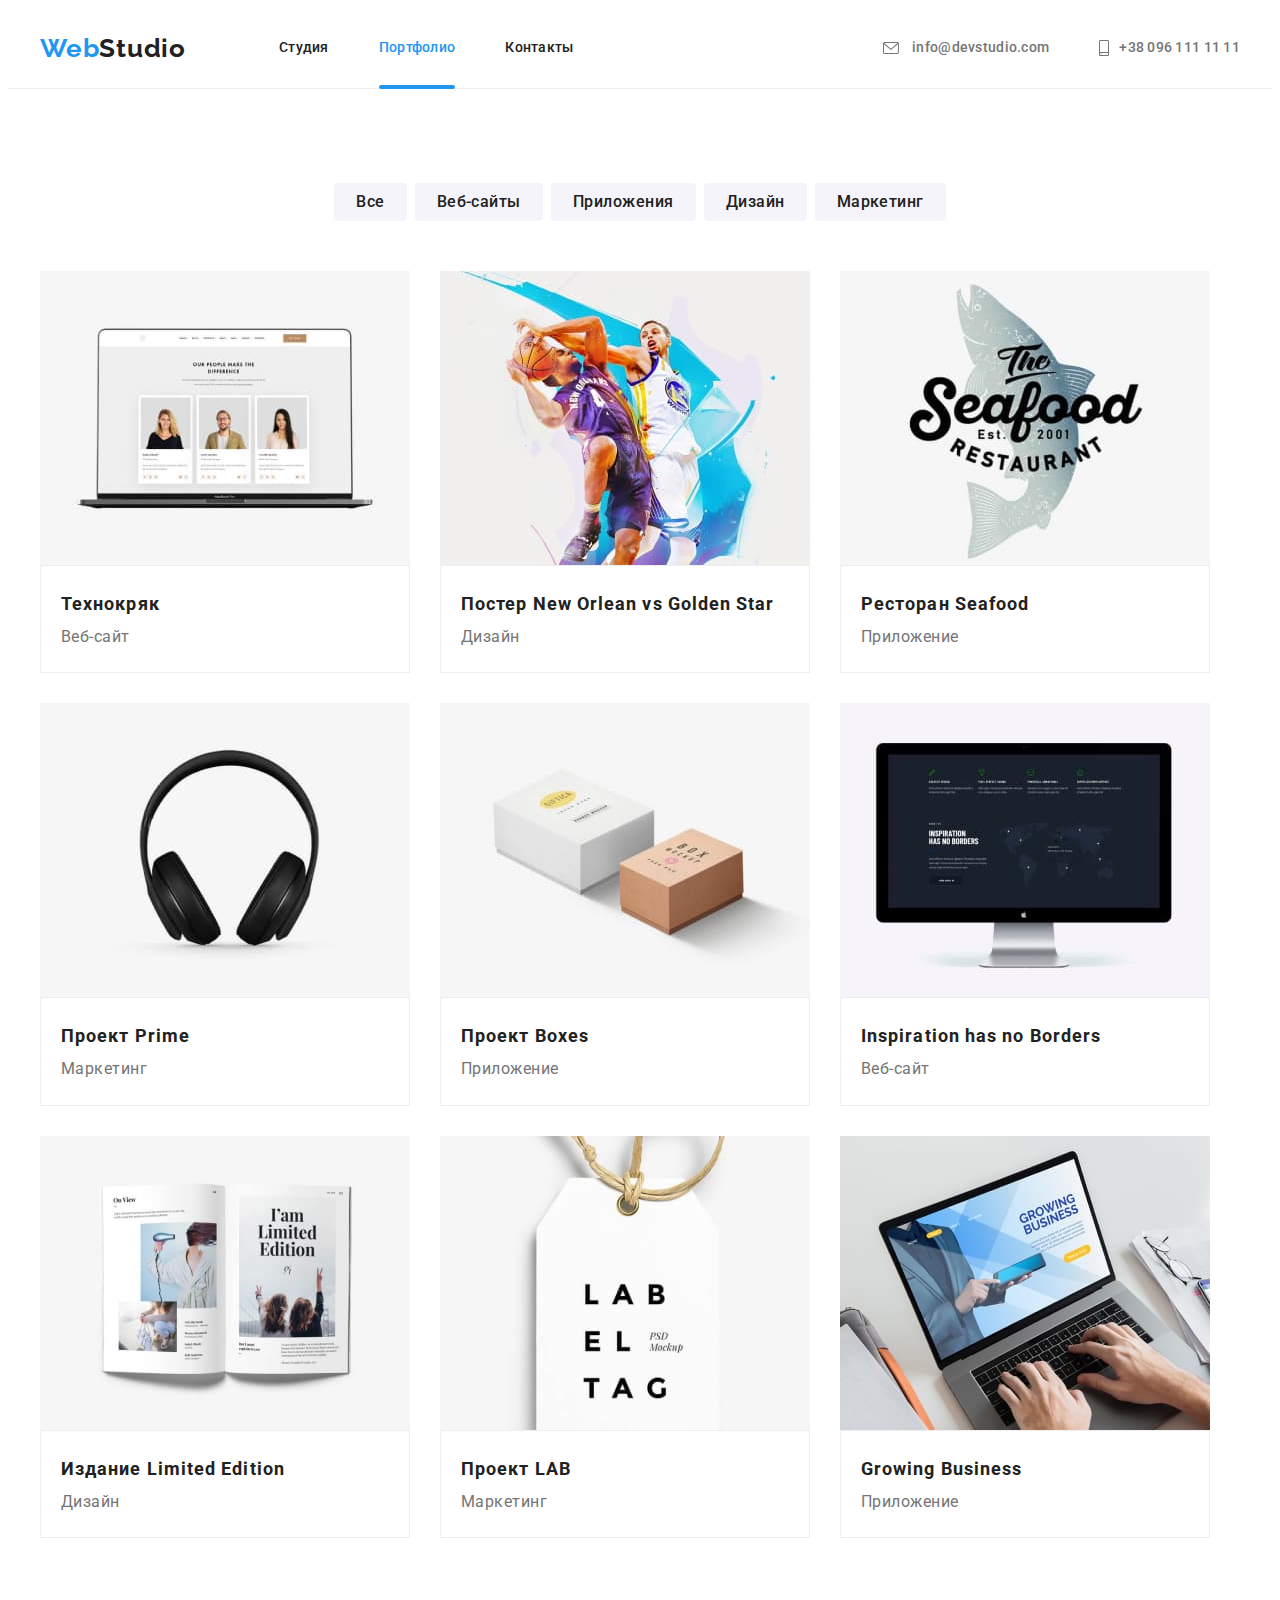
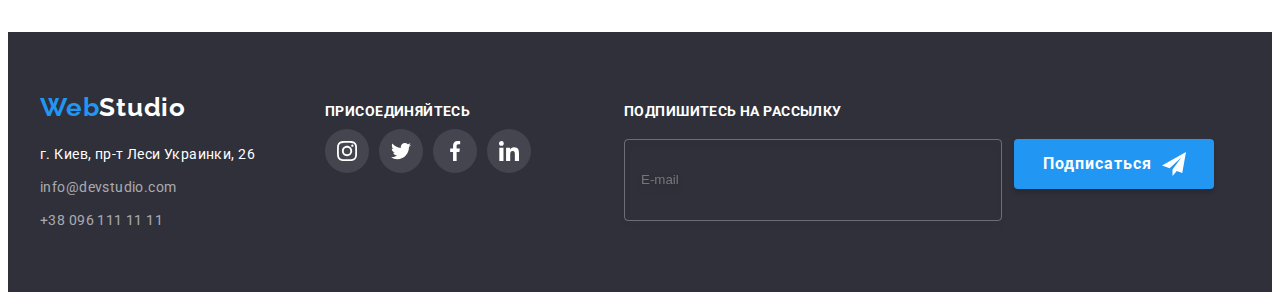
==== portfolio.html @ b424c689 "Initial commit" ====
<!DOCTYPE html>
<html lang="en">
  <head>
    <meta charset="UTF-8" />
    <meta http-equiv="X-UA-Compatible" content="IE=edge" />
    <meta name="viewport" content="width=device-width, initial-scale=1.0" />
    <title>Portfolio</title>

    <link
      rel="stylesheet"
      href="https://cdnjs.cloudflare.com/ajax/libs/modern-normalize/1.1.0/modern-normalize.min.css"
      integrity="sha512-wpPYUAdjBVSE4KJnH1VR1HeZfpl1ub8YT/NKx4PuQ5NmX2tKuGu6U/JRp5y+Y8XG2tV+wKQpNHVUX03MfMFn9Q=="
      crossorigin="anonymous"
      referrerpolicy="no-referrer"
    />
    <link rel="preconnect" href="https://fonts.googleapis.com" />
    <link rel="preconnect" href="https://fonts.gstatic.com" crossorigin />
    <link
      href="https://fonts.googleapis.com/css2?family=Oleo+Script&family=Raleway:wght@700&family=Roboto:wght@400;500;700;900&display=swap"
      rel="stylesheet"
    />
    <link rel="stylesheet" href="./css/styles.css" />
  </head>
  <body>
    <header class="page-header">
      <!--логотип в хедері-->
      <div class="container">
        <nav class="header-nav">
          <a lang="en" class="header-logo link" href="./index.html"
            >Web<span class="logo-span">Studio </span>
          </a>
          <!-- список навігації-->
          <ul class="list">
            <li class="header-item">
              <a class="header-link" href="./index.html">Студия</a>
            </li>
            <li class="header-item">
              <a class="header-link heder-current current" href="./portfolio.html">Портфолио</a>
            </li>
            <li class="header-item">
              <a class="header-link" href="">Контакты</a>
            </li>
          </ul>
          <!--контактні данні-->
          <ul class="header-list list">
            <li class="header-item">
              <a class="header-contact link" href="malito:info@devstudio.com">
                <svg class="icon-mail" width="16" height="12">
                  <use href="./symbol-defs.svg#icon-mail"></use>
                </svg>
                info@devstudio.com
              </a>
            </li>

            <li class="header-item">
              <a class="header-contact link" href="tel:+380961111111">
                <svg class="icon-phone" width="10" height="16">
                  <use href="./symbol-defs.svg#icon-smartphone"></use></svg
                >+38 096 111 11 11</a
              >
            </li>
          </ul>
        </nav>
      </div>
    </header>
    <main>
      <section class="main-portfolio">
        <div class="container">
          <h1 hidden>Головна сторінка</h1>

          <ul class="list-btn">
            <li class="work-btn">
              <button class="portfolio-btn btn-text" type="button">Все</button>
            </li>
            <li class="work-btn">
              <button class="portfolio-btn btn-text" type="button">Веб-сайты</button>
            </li>
            <li class="work-btn">
              <button class="portfolio-btn btn-text" type="button">Приложения</button>
            </li>
            <li class="work-btn">
              <button class="portfolio-btn btn-text" type="button">Дизайн</button>
            </li>
            <li class="work-btn">
              <button class="portfolio-btn btn-text" type="button">Маркетинг</button>
            </li>
          </ul>
        </div>
        <div class="container">
          <ul class="list list-portfolio">
            <li class="item-portfolio">
              <div class="portfolio-card">
                <img
                  class="portfolio-logo-work"
                  src="./images/main/img1.jpg"
                  alt="ноутбук"
                  width="370"
                />

                <div class="portfolio-overlay">
                  <p class="portfolio-desc">
                    Ресурс предлагает комплексные предложения с разным уровнем функционала и
                    сервисов. Все это позволит посетителю получить исчерпывающие сведения о компании
                    или частном лице.
                  </p>
                </div>
              </div>
              <div class="description-portfolio">
                <h2 class="portfolio-aside">Технокряк</h2>
                <p class="list-aside">Веб-сайт</p>
              </div>
            </li>
            <li class="item-portfolio">
              <div class="portfolio-card">
                <img src="./images/main/img2.jpg" alt="баскетболісти" width="370" />
                <div class="portfolio-overlay">
                  <p class="portfolio-desc">
                    Ресурс предлагает комплексные предложения с разным уровнем функционала и
                    сервисов. Все это позволит посетителю получить исчерпывающие сведения о компании
                    или частном лице.
                  </p>
                </div>
              </div>
              <div class="description-portfolio">
                <h2 class="portfolio-aside">Постер New Orlean vs Golden Star</h2>
                <p class="list-aside">Дизайн</p>
              </div>
            </li>
            <li class="item-portfolio">
              <div class="portfolio-card">
                <img src="./images/main/img3.jpg" alt="логотип з рибою" width="370" />
                <div class="portfolio-overlay">
                  <p class="portfolio-desc">
                    Ресурс предлагает комплексные предложения с разным уровнем функционала и
                    сервисов. Все это позволит посетителю получить исчерпывающие сведения о компании
                    или частном лице.
                  </p>
                </div>
              </div>
              <div class="description-portfolio">
                <h2 class="portfolio-aside">Ресторан Seafood</h2>
                <p class="list-aside">Приложение</p>
              </div>
            </li>
            <li class="item-portfolio">
              <div class="portfolio-card">
                <img src="./images/main/img4.jpg" alt="наушники" width="370" />
                <div class="portfolio-overlay">
                  <p class="portfolio-desc">
                    Ресурс предлагает комплексные предложения с разным уровнем функционала и
                    сервисов. Все это позволит посетителю получить исчерпывающие сведения о компании
                    или частном лице.
                  </p>
                </div>
              </div>
              <div class="description-portfolio">
                <h2 class="portfolio-aside">Проект Prime</h2>
                <p class="list-aside">Маркетинг</p>
              </div>
            </li>
            <li class="item-portfolio">
              <div class="portfolio-card">
                <img src="./images/main/img5.jpg" alt="два бокса" width="370" />
                <div class="portfolio-overlay">
                  <p class="portfolio-desc">
                    Ресурс предлагает комплексные предложения с разным уровнем функционала и
                    сервисов. Все это позволит посетителю получить исчерпывающие сведения о компании
                    или частном лице.
                  </p>
                </div>
              </div>
              <div class="description-portfolio">
                <h2 class="portfolio-aside">Проект Boxes</h2>
                <p class="list-aside">Приложение</p>
              </div>
            </li>
            <li class="item-portfolio">
              <div class="portfolio-card">
                <img src="./images/main/img6.jpg" alt="монітор" width="370" />
                <div class="portfolio-overlay">
                  <p class="portfolio-desc">
                    Ресурс предлагает комплексные предложения с разным уровнем функционала и
                    сервисов. Все это позволит посетителю получить исчерпывающие сведения о компании
                    или частном лице.
                  </p>
                </div>
              </div>
              <div class="description-portfolio">
                <h2 class="portfolio-aside">Inspiration has no Borders</h2>
                <p class="list-aside">Веб-сайт</p>
              </div>
            </li>
            <li class="item-portfolio">
              <div class="portfolio-card">
                <img src="./images/main/img7.jpg" alt="журнал" width="370" />
                <div class="portfolio-overlay">
                  <p class="portfolio-desc">
                    Ресурс предлагает комплексные предложения с разным уровнем функционала и
                    сервисов. Все это позволит посетителю получить исчерпывающие сведения о компании
                    или частном лице.
                  </p>
                </div>
              </div>
              <div class="description-portfolio">
                <h2 class="portfolio-aside">Издание Limited Edition</h2>
                <p class="list-aside">Дизайн</p>
              </div>
            </li>
            <li class="item-portfolio">
              <div class="portfolio-card">
                <img src="./images/main/img8.jpg" alt="бірка" width="370" />
                <div class="portfolio-overlay">
                  <p class="portfolio-desc">
                    Ресурс предлагает комплексные предложения с разным уровнем функционала и
                    сервисов. Все это позволит посетителю получить исчерпывающие сведения о компании
                    или частном лице.
                  </p>
                </div>
              </div>
              <div class="description-portfolio">
                <h2 class="portfolio-aside">Проект LAB</h2>
                <p class="list-aside">Маркетинг</p>
              </div>
            </li>
            <li class="item-portfolio">
              <div class="portfolio-card">
                <img src="./images/main/img9.jpg" alt="робота за ноутбуком" width="370" />
                <div class="portfolio-overlay">
                  <p class="portfolio-desc">
                    Ресурс предлагает комплексные предложения с разным уровнем функционала и
                    сервисов. Все это позволит посетителю получить исчерпывающие сведения о компании
                    или частном лице.
                  </p>
                </div>
              </div>
              <div class="description-portfolio">
                <h2 class="portfolio-aside">Growing Business</h2>
                <p class="list-aside">Приложение</p>
              </div>
            </li>
          </ul>
        </div>
      </section>
    </main>
    <footer class="footer-info">
      <div class="container all-footer">
        <div class="footer-adres-info">
          <a class="footer-logo link" href="./index.html"
            >Web<span class="logo-footer">Studio </span>
          </a>
          <address>
            <ul class="container-block list-style">
              <li class="adres-liest">
                <a
                  class="link footer-address"
                  href="https://goo.gl/maps/fqZJTuvwZsZVhBV67"
                  target="_blank"
                  rel="noopener nofollow noreferrer"
                  >г. Киев, пр-т Леси Украинки, 26
                </a>
              </li>
              <li class="adres-liest">
                <a class="link footer-contact" href="malito:info@devstudio.com"
                  >info@devstudio.com</a
                >
              </li>
              <li class="adres-liest">
                <a class="link footer-contact" href="tel:+380961111111">+38 096 111 11 11</a>
              </li>
            </ul>
          </address>
        </div>
        <div class="footer-icon">
          <p class="footer-icon-text">присоединяйтесь</p>

          <ul class="footer-icon-liest">
            <li class="link link-icons">
              <a
                class="social-linc-footer"
                href=""
                target="_blank"
                rel="noopener noreferrer"
                aria-label="instagram"
              >
                <svg class="icon-instagram social-media-link" width="20" height="20">
                  <use href="./symbol-defs.svg#icon-instagram"></use>
                </svg>
              </a>
            </li>
            <li class="link link-icons">
              <a
                class="social-linc-footer"
                href=""
                target="_blank"
                rel="noopener noreferrer"
                aria-label="twitter"
              >
                <svg class="icon-twitter social-media-link" width="20" height="20">
                  <use href="./symbol-defs.svg#icon-twitter"></use>
                </svg>
              </a>
            </li>
            <li class="link link-icons">
              <a
                class="social-linc-footer"
                href=""
                target="_blank"
                rel="noopener noreferrer"
                aria-label="facebook"
              >
                <svg class="icon-facebook social-media-link" width="20" height="20">
                  <use href="./symbol-defs.svg#icon-facebook"></use>
                </svg>
              </a>
            </li>
            <li class="link link-icons">
              <a
                class="social-linc-footer"
                href=""
                target="_blank"
                rel="noopener noreferrer"
                aria-label="linkedin"
              >
                <svg class="icon-linkedin social-media-link" width="20" height="20">
                  <use href="./symbol-defs.svg#icon-linkedin"></use>
                </svg>
              </a>
            </li>
          </ul>
        </div>
        <form class="footer-font">
          <label class="footer-title-label" for="email">Подпишитесь на рассылку</label>
          <ul class="footer-input-list">
            <li class="link footer-input-item">
              <input
                type="email"
                name="email"
                id="email"
                placeholder="E-mail"
                required
                minlength="2"
                class="footer-input"
              />
            </li>
            <li class="link footer-input-item">
              <button class="footer-form-btn" type="submit">
                Подписаться
                <svg class="footer-btn-svg" width="24" height="24">
                  <use href="./symbol-defs.svg#icon-footer-telegram"></use>
                </svg>
              </button>
            </li>
          </ul>
        </form>
      </div>
    </footer>
    <script src="./js/modal.js"></script>
  </body>
</html>
---- css/styles.css ----
:root {
  --main-fonts: 'Roboto';
  --title-text-color: #212121;
  --accent-color: #2196f3;
  --white-text-color: #ffffff;
  --grey-text-color: #757575;
}
::after,
::before {
  box-sizing: border-box;
}

body {
  font-family: 'Roboto', sans-serif;
}
p {
  display: block;
  margin-block-start: 1em;
  margin-block-end: 1em;
  margin-inline-start: 0px;
  margin-inline-end: 0px;
}
img {
  display: block;
  max-width: 100%;
}

h1,
h2,
h3,
h4,
p,
ol,
ul {
  margin: 0px;
  padding-left: 0px;
}
.page-header {
  display: block;
  border-bottom: 1px solid #ececec;
}

.header-logo {
  font-family: 'Raleway';
  font-style: normal;
  font-weight: 700;
  font-size: 26px;
  line-height: 1.19;
  letter-spacing: 0.03em;
  color: var(--accent-color);
  display: block;
}
.footer-logo {
  font-family: 'Raleway';
  font-style: normal;
  font-weight: 700;
  font-size: 26px;
  line-height: 1.19;
  letter-spacing: 0.03em;
  color: var(--accent-color);
  display: block;
}

.logo-span {
  color: var(--title-text-color);
}
.logo-footer {
  color: var(--white-text-color);
}

.list {
  list-style: none;
  display: flex;
  align-items: center;
  margin-left: 93px;
}
.list-style {
  list-style: none;
}
.link {
  text-decoration: none;
  display: block;
  list-style: none;
}
.header-link {
  text-decoration: none;
  font-weight: 500;
  font-size: 14px;
  line-height: 1.14;
  letter-spacing: 0.02em;
  color: var(--title-text-color);

  display: block;
  padding-top: 32px;
  padding-bottom: 32px;
  transition-property: color;
  transition-duration: 250ms;
  transition-timing-function: cubic-bezier(0.4, 0, 0.2, 1);
}
.heder-current {
  position: relative;
}
.heder-current::after {
  content: '';
  position: absolute;
  bottom: -1px;
  left: 0%;
  display: block;
  width: 100%;
  height: 4px;
  background-color: #2196f3;
  border-radius: 2px;
}

.current {
  color: var(--accent-color);
}

.header-contact {
  font-weight: 500;
  font-size: 14px;
  line-height: 1.14;
  letter-spacing: 0.02em;
  color: #757575;

  display: block;
  padding-top: 32px;
  padding-bottom: 32px;
  transition-property: color;
  transition-duration: 250ms;
  transition-timing-function: cubic-bezier(0.4, 0, 0.2, 1);
}
.header-link:hover,
.header-link:focus,
.footer-contact:hover,
.footer-contact:focus {
  color: var(--accent-color);
}

.header-nav {
  display: flex;
  align-items: center;
  margin-left: auto;
}

.header-nav .header-item:not(:last-child) {
  margin-right: 50px;
  padding-inline-start: 0;
}
.header-list {
  display: flex;
  align-items: center;
  justify-content: flex-start;
  margin-left: auto;
}
.container {
  width: 1200px;
  padding-left: 15px;
  padding-right: 15px;
  margin-left: auto;
  margin-right: auto;
}

/*хедер*/
.container-hero {
  background-color: #2f303a;
  padding-top: 200px;
  padding-bottom: 200px;
  text-align: center;
  background-image: linear-gradient(rgba(47, 48, 58, 0.4), rgba(47, 48, 58, 0.4)),
    url(../images/fon/Img-fon.jpg);
  background-repeat: no-repeat;
  background-size: cover;
  background-position: center;
  max-width: 1600px;
  max-height: 600px;
  margin-left: auto;
  margin-right: auto;
}
.footer-address {
  font-weight: 400;
  font-size: 14px;
  line-height: 1.71;
  letter-spacing: 0.03em;
  color: var(--white-text-color);
}
.main-title {
  font-weight: 900;
  font-size: 44px;
  line-height: 60px;
  text-align: center;
  letter-spacing: 0.06em;
  text-transform: uppercase;
  color: var(--white-text-color);
}
.main-btn {
  font-weight: 700;
  font-size: 16px;
  line-height: 1.88;
  display: inline-block;
  align-items: center;
  text-align: center;
  letter-spacing: 0.06em;
  color: #ffffff;
  background-color: #2196f3;
  cursor: pointer;
  border-radius: 4px;
  padding-top: 10px;
  padding-bottom: 10px;
  padding-left: 32px;
  padding-right: 32px;
  margin-top: 30px;
}

.section {
  padding-top: 94px;
  padding-bottom: 94px;
  justify-content: center;
}
.section-team {
  padding-top: 94px;
  background-color: #f5f4fa;
}
.main-liest {
  display: flex;
}

.main-item {
  width: 270px;
}
.main-item:not(:first-child) {
  margin-left: 30px;
}
.list-item {
  list-style: none;
  display: flex;
  align-items: center;
}
.list-benefits {
  list-style: none;
  display: flex;
  align-items: center;
}
.li-benefits:not(:first-child) {
  margin-left: 30px;
}
.li-benefits {
  position: relative;
  overflow: hidden;
}
.benefits-desc {
  font-family: 'Roboto';
  font-style: normal;
  font-weight: 700;
  font-size: 14px;
  line-height: 1.14;
  text-align: center;
  letter-spacing: 0.03em;
  text-transform: uppercase;
  color: #ffffff;
}
.benefits-overlay {
  position: absolute;
  bottom: 0%;
  left: 0%;
  display: flex;
  align-items: center;
  justify-content: center;
  height: 70px;
  width: 370px;
  transform: translateY(100%);
  backdrop-filter: blur(3px);
  background-color: rgba(47, 48, 58, 0.8);

  transition-property: transform;
  transition-duration: 250ms;
  transition-timing-function: cubic-bezier(0.4, 0, 0.2, 1);
}
.li-benefits:hover .benefits-overlay {
  transform: translateY(0);
}
.main-subtitle {
  font-weight: 700;
  font-size: 14px;
  line-height: 16px;
  letter-spacing: 0.03em;
  text-transform: uppercase;
  color: var(--title-text-color);
  margin-bottom: 10px;
}
.main-text {
  font-family: 'Roboto', sans-serif;
  font-size: 14px;
  line-height: 24px;
  letter-spacing: 0.03em;
  color: #757575;
}

.main-benefits,
.main-team {
  font-weight: 700;
  font-size: 36px;
  line-height: 1.17;
  text-align: center;
  letter-spacing: 0.03em;
  color: var(--title-text-color);
  padding-bottom: 50px;
}
.work-foto {
  padding-bottom: 94px;
}
.main-liest {
  list-style: none;
  flex-basis: calc(100%);
}
.team-list {
  font-weight: 500;
  font-size: 16px;
  line-height: 1.19;

  letter-spacing: 0.03em;
  color: var(--title-text-color);
}
.team-foto:not(:first-child) {
  margin-left: 30px;
}
.card {
  box-shadow: 0px 1px 3px rgba(0, 0, 0, 0.12), 0px 2px 1px rgba(0, 0, 0, 0.2);
  border-radius: 0px 0px 4px 4px;
  padding-top: 30px;
  padding-bottom: 30px;
  background: #ffffff;
}

.team-text-info {
  padding-top: 10px;
}
.team-desc {
  font-weight: 400;
  font-size: 16px;
  line-height: 19px;

  letter-spacing: 0.03em;
  color: var(--grey-text-color);
}
.team-li {
  text-align: center;
  display: flex;
}
.footer-address {
  font-weight: 400;
  font-size: 14px;
  font-family: 'Roboto';
  font-style: normal;
  line-height: 1.71;
  letter-spacing: 0.03em;
  color: var(--white-text-color);
  transition-property: color;
  transition-duration: 250ms;
  transition-timing-function: cubic-bezier(0.4, 0, 0.2, 1);
}
.footer-contact {
  font-weight: 400;
  font-size: 14px;
  line-height: 24px;
  font-family: 'Roboto';
  font-style: normal;
  letter-spacing: 0.03em;
  color: rgba(255, 255, 255, 0.6);
  transition-property: color;
  transition-duration: 250ms;
  transition-timing-function: cubic-bezier(0.4, 0, 0.2, 1);
}

.footer-info {
  background-color: #2f303a;
  padding-top: 60px;
  padding-bottom: 60px;
}

.footer-address:hover,
.footer-address:focus {
  color: var(--accent-color);
}
.list-btn {
  list-style: none;
}
.btn-text {
  font-weight: 500;
  font-size: 16px;
  line-height: 1.63;
  text-align: center;
  letter-spacing: 0.03em;
  color: #212121;
  font-family: inherit;
  text-decoration: none;
  padding-top: 6px;
  padding-bottom: 6px;
  padding-left: 22px;
  padding-right: 22px;
  cursor: pointer;
}
.portfolio-btn {
  background-color: #f5f4fa;
  border: #f5f4fa;
  border-radius: 4px;
  transition-property: background-color;
  transition-duration: 250ms;
  transition-timing-function: cubic-bezier(0.4, 0, 0.2, 1);
}
.portfolio-btn:hover,
.portfolio-btn:focus {
  background-color: #2196f3;
  box-shadow: 0px 3px 1px rgba(0, 0, 0, 0.1), 0px 1px 2px rgba(0, 0, 0, 0.08),
    0px 2px 2px rgba(0, 0, 0, 0.12);
}
.btn-text:hover,
.btn-text:focus {
  color: #ffffff;
}
.main-portfolio {
  padding-top: 94px;
  padding-bottom: 94px;
}
.portfolio-aside {
  font-weight: 700;
  font-size: 18px;
  line-height: 2;
  letter-spacing: 0.06em;
  color: #212121;
}
.list-aside {
  font-weight: 400;
  font-size: 16px;
  line-height: 1.88;
  letter-spacing: 0.03em;
  color: #757575;
}
.container-block {
  display: block;
  margin-top: 20px;
}
.container-block > .adres-liest:not(:first-child) {
  margin-top: 9px;
}

/*Portfolio*/
.list-portfolio {
  display: flex;
  flex-wrap: wrap;
  margin-top: -30px;
  margin-left: -30px;
}

.list-portfolio > .item-portfolio {
  flex-basis: calc(100% / 3 -60px);

  margin-left: 30px;
  margin-top: 30px;
  max-width: 100%;
}
.item-portfolio:focus,
.item-portfolio:hover {
  box-shadow: 0px 1px 1px rgba(0, 0, 0, 0.12), 0px 4px 4px rgba(0, 0, 0, 0.06),
    1px 4px 6px rgba(0, 0, 0, 0.16);
  cursor: pointer;
}
.list-btn {
  display: flex;
  justify-content: center;

  margin-bottom: 50px;
}
.work-btn:not(:first-child) {
  margin-left: 8px;
}
.description-portfolio {
  padding-top: 20px;
  padding-bottom: 20px;
  background: #ffffff;
  border: 1px solid #eeeeee;
  padding-left: 20px;
}
.clients {
  font-family: 'Roboto';
  font-style: normal;
  font-weight: 700;
  font-size: 36px;
  line-height: 42px;
  text-align: center;
  letter-spacing: 0.03em;
  margin-bottom: 50px;

  color: #212121;
}
.work-clients {
  padding-top: 94px;
  padding-bottom: 94px;
}
.icon-mail,
.icon-phone {
  vertical-align: middle;
  margin-right: 10px;
}
.social-linc-icons {
  padding-top: 16px;
  display: flex;
  justify-content: center;
}
.link-icons:not(:last-child) {
  padding-right: 10px;
}
.social-linc {
  width: 44px;
  height: 44px;
  border-radius: 50%;
  background-color: #ffffff;
  display: flex;
  align-items: center;
  justify-content: center;
  fill: #afb1b8;
  transition-property: background-color;
  transition-duration: 250ms;
  transition-timing-function: cubic-bezier(0.4, 0, 0.2, 1);
}
.social-linc:hover,
.social-linc:focus {
  fill: #ffffff;
  background-color: #2196f3;
}

.header-contact:focus,
.header-contact:hover {
  color: #2196f3;
}
.grup-logo {
  display: flex;
  align-items: center;
  justify-content: center;
}
.liest-logo-clients {
  width: 170px;
  height: 92px;
  outline: 1px solid #afb1b8;
  border-radius: 4px;
  display: flex;
  align-items: center;
  justify-content: center;
  fill: #afb1b8;
  transition-property: fill;
  transition-duration: 250ms;
  transition-timing-function: cubic-bezier(0.4, 0, 0.2, 1);
}
.liest-logo-clients:hover,
.liest-logo-clients:focus {
  fill: #2196f3;
  outline: 1px solid #2196f3;
}
.liest-logo:not(:last-child) {
  margin-right: 30px;
}
.info-logo-liest {
  background-color: #f5f4fa;
  border-radius: 4px;
  width: 270px;
  height: 120px;
  display: flex;
  justify-content: center;
  align-items: center;
  margin-bottom: 30px;
}
.info-logo {
  justify-content: center;
  align-items: center;
}
.footer-icon-text {
  font-family: 'Roboto';
  font-style: normal;
  font-weight: 700;
  font-size: 14px;
  line-height: 16px;
  letter-spacing: 0.03em;
  text-transform: uppercase;
  color: #ffffff;
  margin-bottom: 10px;
}
.footer-icon-liest {
  display: flex;
}
.footer-adres-info {
  margin-right: 70px;
}
.all-footer {
  display: flex;
  align-items: baseline;
}
.icon-mail {
  fill: currentColor;
}
.icon-phone {
  fill: currentColor;
}
.social-linc-footer {
  width: 44px;
  height: 44px;
  border-radius: 50%;
  background-color: rgba(255, 255, 255, 0.1);
  display: flex;
  align-items: center;
  justify-content: center;
  fill: #ffffff;
  transition-property: background-color;
  transition-duration: 250ms;
  transition-timing-function: cubic-bezier(0.4, 0, 0.2, 1);
}
.social-linc-footer:hover,
.social-linc-footer:focus {
  background-color: #2196f3;
}
.portfolio-desc {
  display: flex;
  align-items: center;
  justify-content: center;
  font-family: 'Roboto';
  font-style: normal;
  font-weight: 400;
  font-size: 18px;
  line-height: 1.55;
  letter-spacing: 0.03em;
  color: #ffffff;
  padding-top: 64px;
  padding-bottom: 64px;
  padding-left: 24px;
  padding-right: 24px;
}
.portfolio-overlay {
  position: absolute;
  bottom: 0%;

  display: flex;
  align-items: center;
  justify-content: center;
  width: 100%;
  height: 100%;
  background-color: rgba(33, 150, 243, 0.9);
  transform: translateY(100%);
  backdrop-filter: blur(3px);
  transition-property: transform;
  transition-duration: 250ms;
  transition-timing-function: cubic-bezier(0.4, 0, 0.2, 1);
}
.portfolio-card {
  position: relative;
  overflow: hidden;
}
.portfolio-card:hover .portfolio-overlay {
  transform: translateY(0%);
}
.backdrop {
  position: fixed;
  top: 0%;
  left: 0%;
  width: 100%;
  height: 100%;
  background-color: rgba(0, 0, 0, 0.2);
  opacity: 1;
  visibility: visible;
  pointer-events: initial;
  transition-property: opacity, visibility;
  transition-duration: 250ms;
  transition-timing-function: cubic-bezier(0.4, 0, 0.2, 1);
}
.modal {
  position: absolute;
  width: 528px;
  height: 581px;
  top: 50%;
  left: 50%;
  transform: translate(-50%, -50%);
  background-color: #ffffff;
  box-shadow: 0px 1px 3px rgba(0, 0, 0, 0.12), 0px 1px 1px rgba(0, 0, 0, 0.14),
    0px 2px 1px rgba(0, 0, 0, 0.2);
  border-radius: 4px;
}
.backdrop.is-hidden {
  opacity: 0;
  visibility: hidden;
  pointer-events: none;
}
.modal-btn {
  width: 30px;
  height: 30px;
  display: flex;
  align-items: center;
  justify-content: center;
  margin-top: 8px;
  margin-right: 8px;
  margin-left: auto;
  background: var(--white-bg-color);
  border: 1px solid rgba(0, 0, 0, 0.1);
  border-radius: 50%;
  cursor: pointer;
}
.footer-font {
  display: flex;
  flex-direction: column;
  margin-left: 93px;
}
.footer-title-label {
  font-family: 'Roboto';
  font-style: normal;
  font-weight: 700;
  font-size: 14px;
  line-height: calc(16 / 14);
  letter-spacing: 0.03em;
  text-transform: uppercase;
  color: #ffffff;
  margin-bottom: 20px;
}
.footer-input {
  width: 358px;
  height: 50px;
  padding-left: 16px;
  padding-top: 15px;
  padding-bottom: 15px;
  background-color: inherit;
  color: #ffffff;
  border: 1px solid rgba(255, 255, 255, 0.3);
  filter: drop-shadow(0px 4px 4px rgba(0, 0, 0, 0.15));
  border-radius: 4px;
}
.footer-input-list {
  display: flex;
}
.footer-input-item:not(:last-child) {
  margin-right: 12px;
}
.footer-form-btn {
  width: 200px;
  height: 50px;
  background-color: #2196f3;
  box-shadow: 0px 4px 4px rgba(0, 0, 0, 0.15);
  border-radius: 4px;
  border: transparent;
  color: #ffffff;
  font-family: 'Roboto';
  font-style: normal;
  font-weight: 700;
  font-size: 16px;
  line-height: calc(30 / 16);
  display: inline-flex;
  align-items: center;
  text-align: center;
  letter-spacing: 0.06em;
  cursor: pointer;
  padding-left: 29px;
}
.footer-btn-svg {
  fill: #ffffff;
  margin-left: 10px;
}
.register-form {
  display: block;
  flex-direction: column;
  padding-left: 40px;
  padding-right: 40px;
  gap: 10px;
}
.register-text {
  font-family: 'Roboto';
  font-style: normal;
  font-weight: 700;
  font-size: 20px;
  line-height: 1.15;
  display: block;
  text-align: center;
  letter-spacing: 0.03em;
  color: #212121;
  margin-bottom: 12px;
}
label {
  display: flex;
  align-items: center;
  font-family: 'Roboto';
  font-style: normal;
  font-weight: 400;
  font-size: 12px;
  line-height: calc(14 / 12);
  letter-spacing: 0.01em;
  color: #757575;
}

.footer-imput {
  width: 100%;
  height: 40px;
  border: 1px solid rgba(33, 33, 33, 0.2);
  border-radius: 4px;

  padding-left: 42px;
  cursor: pointer;
}
textarea {
  width: 100%;
  height: 120px;
  border: 1px solid rgba(33, 33, 33, 0.2);
  border-radius: 4px;
  font-family: 'Roboto';
  font-style: normal;
  font-weight: 400;
  font-size: 12px;
  line-height: calc(14 / 12);
  letter-spacing: 0.01em;
  resize: none;
  padding-top: 12px;
  padding-bottom: 12px;
  padding-left: 16px;
  padding-right: 16px;
  cursor: pointer;
}
.footer-icon-check {
  border-radius: 2px;
  width: 16px;
  height: 15px;
  display: inline-flex;
  align-items: center;
  justify-content: center;
  fill: #ffffff;
  outline: 1px solid #212121;
  outline-offset: -2px;
  transition: outline 250ms, background-color 250ms;
}
.footer-check {
  display: flex;
  margin-left: 12px;
  align-items: center;
  gap: 5px;
  margin-top: 20px;
}
.form-chetbox-imput:checked + .footer-icon-check {
  background-color: #2196f3;
  outline: 1px solid #2196f3;
}
.visually-hidden {
  position: absolute;
  white-space: nowrap;
  width: 1px;
  height: 1px;
  overflow: hidden;
  border: 0;
  padding: 0;
  clip: rect(0 0 0 0);
  clip-path: inset(50%);
  margin: -1px;
}

.footer-contract {
  color: #2196f3;
}
.footer-contract-text {
  font-family: 'Roboto';
  font-style: normal;
  font-weight: 400;
  font-size: 14px;
  line-height: calc(24 / 14);
  letter-spacing: 0.03em;
}

.register-name-svg-vector {
  position: absolute;

  left: 40px;
  transform: translate(100%, 100%);
}
.register-name {
  display: flex;
  flex-direction: column;
  align-items: flex-start;
  margin-bottom: 4px;
  width: 100%;
}
.modal-textarea::placeholder {
  color: rgba(117, 117, 117, 0.5);
}
.footer-imput:focus,
.modal-textarea:focus {
  outline: #2196f3;
  border: 1px solid #2196f3;
  transition: 250ms cubic-bezier(0.4, 0, 0.2, 1);
}
.footer-imput:focus + svg {
  border-color: #2196f3;

  fill: #2196f3;

  transition: 250ms cubic-bezier(0.4, 0, 0.2, 1);
}
.footer-btn-send {
  color: #ffffff;
  background: #188ce8;
  box-shadow: 0px 4px 4px rgba(0, 0, 0, 0.15);
  border-radius: 4px;
  border: none;
  width: 200px;
  height: 50px;
  cursor: pointer;
  margin-top: 30px;
  font-family: 'Roboto';
  font-style: normal;
  font-weight: 700;
  font-size: 16px;
  line-height: calc(30 / 16);
  display: flex;
  justify-content: center;
  align-items: center;
  text-align: center;
  margin-left: auto;
  margin-right: auto;
}
.modal-btn:hover {
  fill: #2196f3;
}
.modal-list-register {
  margin-bottom: 10px;
}
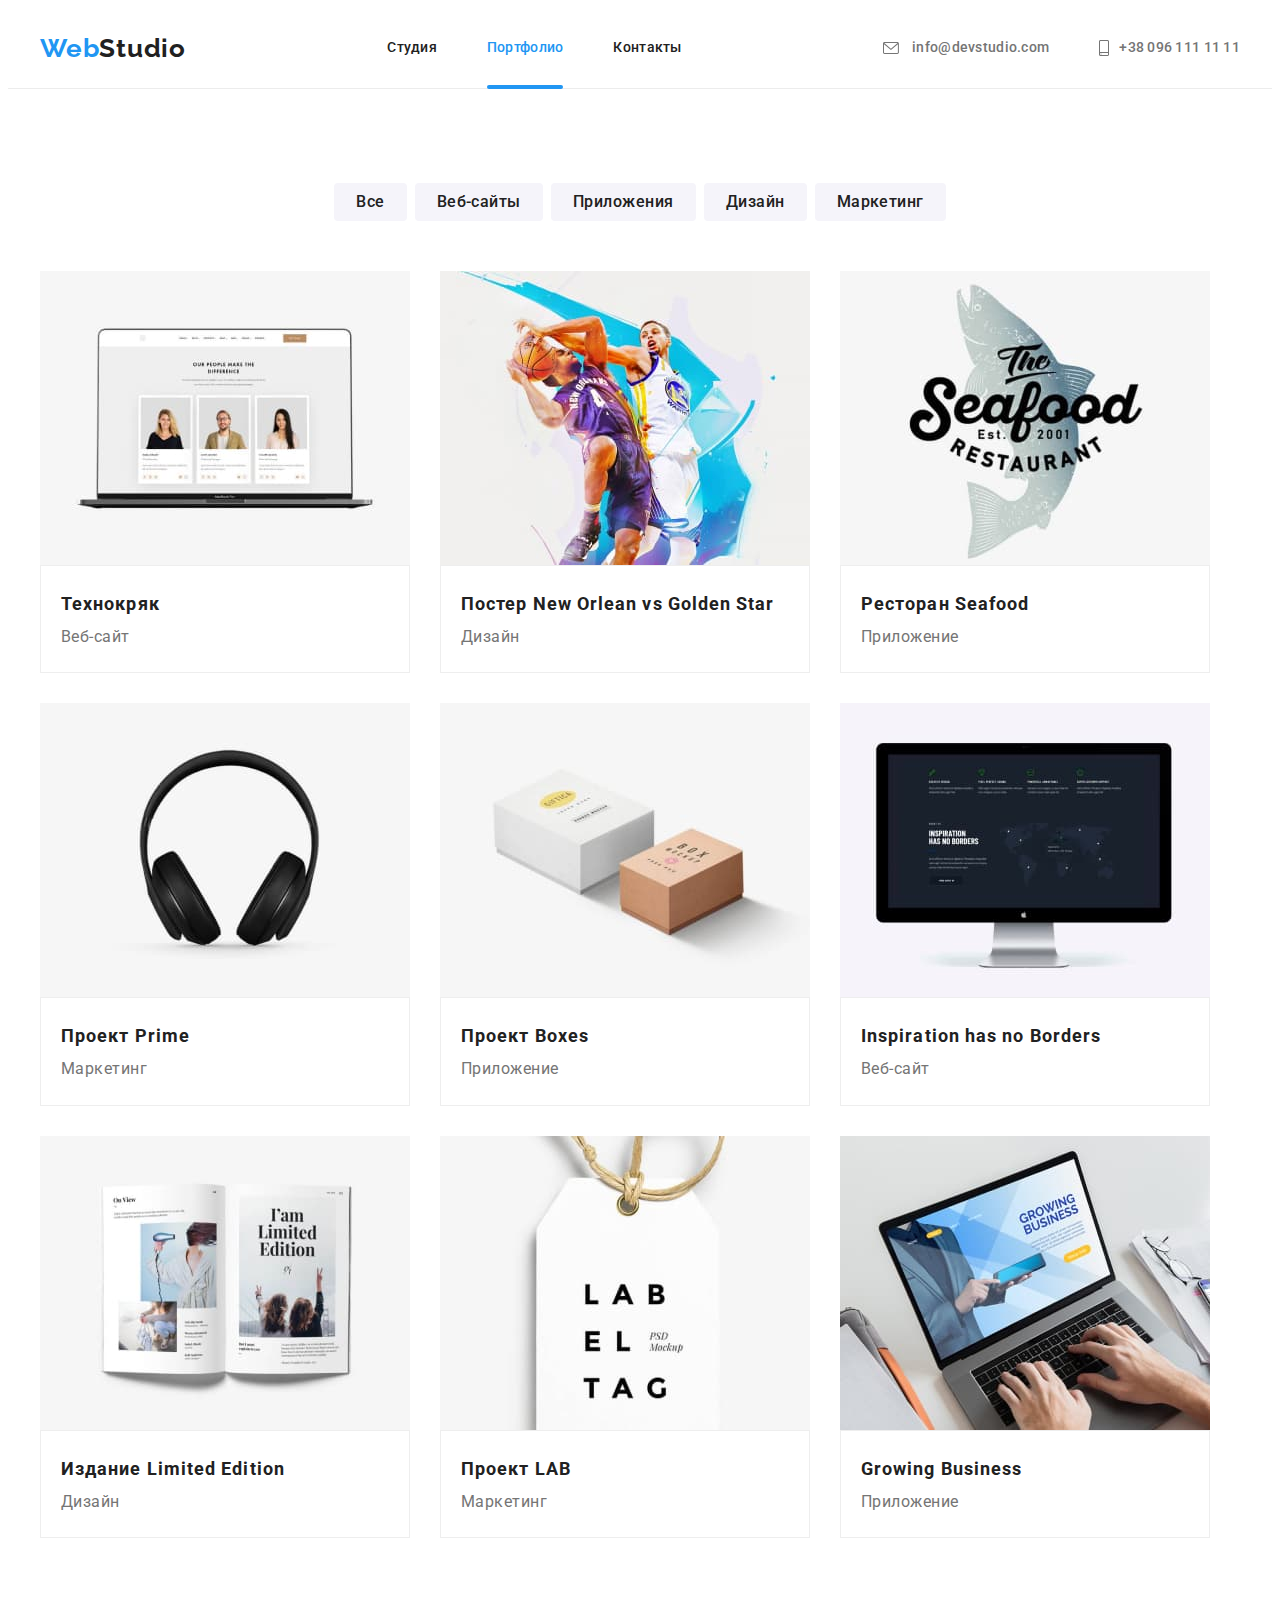
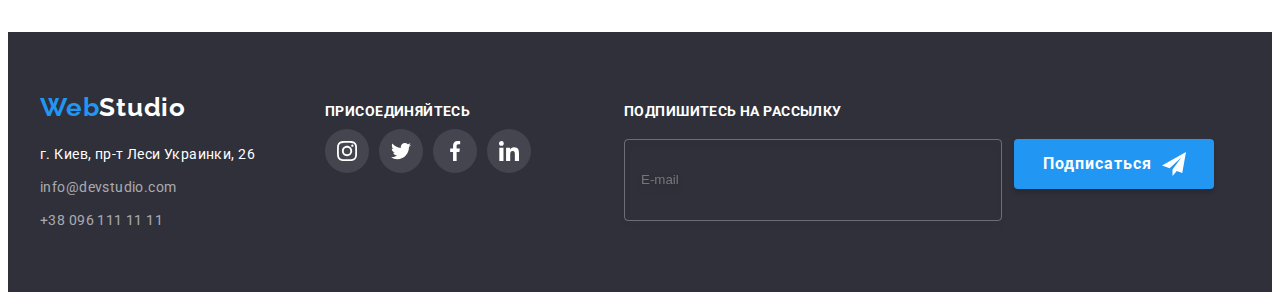
==== commit 51fde97c: "01" ====
--- a/portfolio.html
+++ b/portfolio.html
@@ -30,20 +30,24 @@
             >Web<span class="logo-span">Studio </span>
           </a>
           <!-- список навігації-->
-          <ul class="list">
-            <li class="header-item">
+          <ul class="header-nav__list">
+            <li class="header-nav__item">
               <a class="header-link" href="./index.html">Студия</a>
             </li>
-            <li class="header-item">
-              <a class="header-link heder-current current" href="./portfolio.html">Портфолио</a>
-            </li>
-            <li class="header-item">
+            <li class="header-nav__item">
+              <a
+                class="header-link header-nav__item--heder-current header-nav__item--current"
+                href="./portfolio.html"
+                >Портфолио</a
+              >
+            </li>
+            <li class="header-nav__item">
               <a class="header-link" href="">Контакты</a>
             </li>
           </ul>
           <!--контактні данні-->
-          <ul class="header-list list">
-            <li class="header-item">
+          <ul class="header-nav__list header-nav__list">
+            <li class="header-nav__item">
               <a class="header-contact link" href="malito:info@devstudio.com">
                 <svg class="icon-mail" width="16" height="12">
                   <use href="./symbol-defs.svg#icon-mail"></use>
@@ -52,7 +56,7 @@
               </a>
             </li>
 
-            <li class="header-item">
+            <li class="header-nav__item">
               <a class="header-contact link" href="tel:+380961111111">
                 <svg class="icon-phone" width="10" height="16">
                   <use href="./symbol-defs.svg#icon-smartphone"></use></svg
@@ -65,177 +69,187 @@
     </header>
     <main>
       <section class="main-portfolio">
-        <div class="container">
+        <div class="container btn-portfolio">
           <h1 hidden>Головна сторінка</h1>
 
-          <ul class="list-btn">
-            <li class="work-btn">
-              <button class="portfolio-btn btn-text" type="button">Все</button>
-            </li>
-            <li class="work-btn">
-              <button class="portfolio-btn btn-text" type="button">Веб-сайты</button>
-            </li>
-            <li class="work-btn">
-              <button class="portfolio-btn btn-text" type="button">Приложения</button>
-            </li>
-            <li class="work-btn">
-              <button class="portfolio-btn btn-text" type="button">Дизайн</button>
-            </li>
-            <li class="work-btn">
-              <button class="portfolio-btn btn-text" type="button">Маркетинг</button>
+          <ul class="btn-portfolio__list-btn">
+            <li class="btn-portfolio__work-btn">
+              <button class="btn-portfolio__portfolio-btn btn-portfolio__btn-text" type="button">
+                Все
+              </button>
+            </li>
+            <li class="btn-portfolio__work-btn">
+              <button class="btn-portfolio__portfolio-btn btn-portfolio__btn-text" type="button">
+                Веб-сайты
+              </button>
+            </li>
+            <li class="btn-portfolio__work-btn list-style">
+              <button class="btn-portfolio__portfolio-btn btn-portfolio__btn-text" type="button">
+                Приложения
+              </button>
+            </li>
+            <li class="btn-portfolio__work-btn">
+              <button class="btn-portfolio__portfolio-btn btn-portfolio__btn-text" type="button">
+                Дизайн
+              </button>
+            </li>
+            <li class="btn-portfolio__work-btn">
+              <button class="btn-portfolio__portfolio-btn btn-portfolio__btn-text" type="button">
+                Маркетинг
+              </button>
             </li>
           </ul>
         </div>
-        <div class="container">
-          <ul class="list list-portfolio">
-            <li class="item-portfolio">
-              <div class="portfolio-card">
+        <div class="container card-portfolio">
+          <ul class="list card-portfolio__list">
+            <li class="card-portfolio__item list-style">
+              <div class="card-portfolio__picture">
                 <img
-                  class="portfolio-logo-work"
+                  class="card-portfolio__logo-work"
                   src="./images/main/img1.jpg"
                   alt="ноутбук"
                   width="370"
                 />
 
-                <div class="portfolio-overlay">
-                  <p class="portfolio-desc">
-                    Ресурс предлагает комплексные предложения с разным уровнем функционала и
-                    сервисов. Все это позволит посетителю получить исчерпывающие сведения о компании
-                    или частном лице.
-                  </p>
-                </div>
-              </div>
-              <div class="description-portfolio">
-                <h2 class="portfolio-aside">Технокряк</h2>
-                <p class="list-aside">Веб-сайт</p>
-              </div>
-            </li>
-            <li class="item-portfolio">
-              <div class="portfolio-card">
+                <div class="card-portfolio__overlay">
+                  <p class="card-portfolio__desc">
+                    Ресурс предлагает комплексные предложения с разным уровнем функционала и
+                    сервисов. Все это позволит посетителю получить исчерпывающие сведения о компании
+                    или частном лице.
+                  </p>
+                </div>
+              </div>
+              <div class="card-portfolio__description">
+                <h2 class="card-portfolio__aside">Технокряк</h2>
+                <p class="card-portfolio__list-aside">Веб-сайт</p>
+              </div>
+            </li>
+            <li class="card-portfolio__item list-style">
+              <div class="card-portfolio__picture">
                 <img src="./images/main/img2.jpg" alt="баскетболісти" width="370" />
-                <div class="portfolio-overlay">
-                  <p class="portfolio-desc">
-                    Ресурс предлагает комплексные предложения с разным уровнем функционала и
-                    сервисов. Все это позволит посетителю получить исчерпывающие сведения о компании
-                    или частном лице.
-                  </p>
-                </div>
-              </div>
-              <div class="description-portfolio">
-                <h2 class="portfolio-aside">Постер New Orlean vs Golden Star</h2>
-                <p class="list-aside">Дизайн</p>
-              </div>
-            </li>
-            <li class="item-portfolio">
-              <div class="portfolio-card">
+                <div class="card-portfolio__overlay">
+                  <p class="card-portfolio__desc">
+                    Ресурс предлагает комплексные предложения с разным уровнем функционала и
+                    сервисов. Все это позволит посетителю получить исчерпывающие сведения о компании
+                    или частном лице.
+                  </p>
+                </div>
+              </div>
+              <div class="card-portfolio__description">
+                <h2 class="card-portfolio__aside">Постер New Orlean vs Golden Star</h2>
+                <p class="card-portfolio__list-aside">Дизайн</p>
+              </div>
+            </li>
+            <li class="card-portfolio__item list-style">
+              <div class="card-portfolio__picture">
                 <img src="./images/main/img3.jpg" alt="логотип з рибою" width="370" />
-                <div class="portfolio-overlay">
-                  <p class="portfolio-desc">
-                    Ресурс предлагает комплексные предложения с разным уровнем функционала и
-                    сервисов. Все это позволит посетителю получить исчерпывающие сведения о компании
-                    или частном лице.
-                  </p>
-                </div>
-              </div>
-              <div class="description-portfolio">
-                <h2 class="portfolio-aside">Ресторан Seafood</h2>
-                <p class="list-aside">Приложение</p>
-              </div>
-            </li>
-            <li class="item-portfolio">
-              <div class="portfolio-card">
+                <div class="card-portfolio__overlay">
+                  <p class="card-portfolio__desc">
+                    Ресурс предлагает комплексные предложения с разным уровнем функционала и
+                    сервисов. Все это позволит посетителю получить исчерпывающие сведения о компании
+                    или частном лице.
+                  </p>
+                </div>
+              </div>
+              <div class="card-portfolio__description">
+                <h2 class="card-portfolio__aside">Ресторан Seafood</h2>
+                <p class="card-portfolio__list-aside">Приложение</p>
+              </div>
+            </li>
+            <li class="card-portfolio__item list-style">
+              <div class="card-portfolio__picture">
                 <img src="./images/main/img4.jpg" alt="наушники" width="370" />
-                <div class="portfolio-overlay">
-                  <p class="portfolio-desc">
-                    Ресурс предлагает комплексные предложения с разным уровнем функционала и
-                    сервисов. Все это позволит посетителю получить исчерпывающие сведения о компании
-                    или частном лице.
-                  </p>
-                </div>
-              </div>
-              <div class="description-portfolio">
-                <h2 class="portfolio-aside">Проект Prime</h2>
-                <p class="list-aside">Маркетинг</p>
-              </div>
-            </li>
-            <li class="item-portfolio">
-              <div class="portfolio-card">
+                <div class="card-portfolio__overlay">
+                  <p class="card-portfolio__desc">
+                    Ресурс предлагает комплексные предложения с разным уровнем функционала и
+                    сервисов. Все это позволит посетителю получить исчерпывающие сведения о компании
+                    или частном лице.
+                  </p>
+                </div>
+              </div>
+              <div class="card-portfolio__description">
+                <h2 class="card-portfolio__aside">Проект Prime</h2>
+                <p class="card-portfolio__list-aside">Маркетинг</p>
+              </div>
+            </li>
+            <li class="card-portfolio__item list-style">
+              <div class="card-portfolio__picture">
                 <img src="./images/main/img5.jpg" alt="два бокса" width="370" />
-                <div class="portfolio-overlay">
-                  <p class="portfolio-desc">
-                    Ресурс предлагает комплексные предложения с разным уровнем функционала и
-                    сервисов. Все это позволит посетителю получить исчерпывающие сведения о компании
-                    или частном лице.
-                  </p>
-                </div>
-              </div>
-              <div class="description-portfolio">
-                <h2 class="portfolio-aside">Проект Boxes</h2>
-                <p class="list-aside">Приложение</p>
-              </div>
-            </li>
-            <li class="item-portfolio">
-              <div class="portfolio-card">
+                <div class="card-portfolio__overlay">
+                  <p class="card-portfolio__desc">
+                    Ресурс предлагает комплексные предложения с разным уровнем функционала и
+                    сервисов. Все это позволит посетителю получить исчерпывающие сведения о компании
+                    или частном лице.
+                  </p>
+                </div>
+              </div>
+              <div class="card-portfolio__description">
+                <h2 class="card-portfolio__aside">Проект Boxes</h2>
+                <p class="card-portfolio__list-aside">Приложение</p>
+              </div>
+            </li>
+            <li class="card-portfolio__item list-style">
+              <div class="card-portfolio__picture">
                 <img src="./images/main/img6.jpg" alt="монітор" width="370" />
-                <div class="portfolio-overlay">
-                  <p class="portfolio-desc">
-                    Ресурс предлагает комплексные предложения с разным уровнем функционала и
-                    сервисов. Все это позволит посетителю получить исчерпывающие сведения о компании
-                    или частном лице.
-                  </p>
-                </div>
-              </div>
-              <div class="description-portfolio">
-                <h2 class="portfolio-aside">Inspiration has no Borders</h2>
-                <p class="list-aside">Веб-сайт</p>
-              </div>
-            </li>
-            <li class="item-portfolio">
-              <div class="portfolio-card">
+                <div class="card-portfolio__overlay">
+                  <p class="card-portfolio__desc">
+                    Ресурс предлагает комплексные предложения с разным уровнем функционала и
+                    сервисов. Все это позволит посетителю получить исчерпывающие сведения о компании
+                    или частном лице.
+                  </p>
+                </div>
+              </div>
+              <div class="card-portfolio__description">
+                <h2 class="card-portfolio__aside">Inspiration has no Borders</h2>
+                <p class="card-portfolio__list-aside">Веб-сайт</p>
+              </div>
+            </li>
+            <li class="card-portfolio__item list-style">
+              <div class="card-portfolio__picture">
                 <img src="./images/main/img7.jpg" alt="журнал" width="370" />
-                <div class="portfolio-overlay">
-                  <p class="portfolio-desc">
-                    Ресурс предлагает комплексные предложения с разным уровнем функционала и
-                    сервисов. Все это позволит посетителю получить исчерпывающие сведения о компании
-                    или частном лице.
-                  </p>
-                </div>
-              </div>
-              <div class="description-portfolio">
-                <h2 class="portfolio-aside">Издание Limited Edition</h2>
-                <p class="list-aside">Дизайн</p>
-              </div>
-            </li>
-            <li class="item-portfolio">
-              <div class="portfolio-card">
+                <div class="card-portfolio__overlay">
+                  <p class="card-portfolio__desc">
+                    Ресурс предлагает комплексные предложения с разным уровнем функционала и
+                    сервисов. Все это позволит посетителю получить исчерпывающие сведения о компании
+                    или частном лице.
+                  </p>
+                </div>
+              </div>
+              <div class="card-portfolio__description">
+                <h2 class="card-portfolio__aside">Издание Limited Edition</h2>
+                <p class="card-portfolio__list-aside">Дизайн</p>
+              </div>
+            </li>
+            <li class="card-portfolio__item list-style">
+              <div class="card-portfolio__picture">
                 <img src="./images/main/img8.jpg" alt="бірка" width="370" />
-                <div class="portfolio-overlay">
-                  <p class="portfolio-desc">
-                    Ресурс предлагает комплексные предложения с разным уровнем функционала и
-                    сервисов. Все это позволит посетителю получить исчерпывающие сведения о компании
-                    или частном лице.
-                  </p>
-                </div>
-              </div>
-              <div class="description-portfolio">
-                <h2 class="portfolio-aside">Проект LAB</h2>
-                <p class="list-aside">Маркетинг</p>
-              </div>
-            </li>
-            <li class="item-portfolio">
-              <div class="portfolio-card">
+                <div class="card-portfolio__overlay">
+                  <p class="card-portfolio__desc">
+                    Ресурс предлагает комплексные предложения с разным уровнем функционала и
+                    сервисов. Все это позволит посетителю получить исчерпывающие сведения о компании
+                    или частном лице.
+                  </p>
+                </div>
+              </div>
+              <div class="card-portfolio__description">
+                <h2 class="card-portfolio__aside">Проект LAB</h2>
+                <p class="card-portfolio__list-aside">Маркетинг</p>
+              </div>
+            </li>
+            <li class="card-portfolio__item list-style">
+              <div class="card-portfolio__picture">
                 <img src="./images/main/img9.jpg" alt="робота за ноутбуком" width="370" />
-                <div class="portfolio-overlay">
-                  <p class="portfolio-desc">
-                    Ресурс предлагает комплексные предложения с разным уровнем функционала и
-                    сервисов. Все это позволит посетителю получить исчерпывающие сведения о компании
-                    или частном лице.
-                  </p>
-                </div>
-              </div>
-              <div class="description-portfolio">
-                <h2 class="portfolio-aside">Growing Business</h2>
-                <p class="list-aside">Приложение</p>
+                <div class="card-portfolio__overlay">
+                  <p class="card-portfolio__desc">
+                    Ресурс предлагает комплексные предложения с разным уровнем функционала и
+                    сервисов. Все это позволит посетителю получить исчерпывающие сведения о компании
+                    или частном лице.
+                  </p>
+                </div>
+              </div>
+              <div class="card-portfolio__description">
+                <h2 class="card-portfolio__aside">Growing Business</h2>
+                <p class="card-portfolio__list-aside">Приложение</p>
               </div>
             </li>
           </ul>
@@ -244,84 +258,86 @@
     </main>
     <footer class="footer-info">
       <div class="container all-footer">
-        <div class="footer-adres-info">
-          <a class="footer-logo link" href="./index.html"
-            >Web<span class="logo-footer">Studio </span>
+        <div class="footer-location">
+          <a class="footer-location__logo link" href="./index.html"
+            >Web<span class="logo-footer__img">Studio </span>
           </a>
           <address>
-            <ul class="container-block list-style">
-              <li class="adres-liest">
+            <ul class="footer-location__block list-style">
+              <li class="footer-location__address">
                 <a
-                  class="link footer-address"
+                  class="link footer-location__street"
                   href="https://goo.gl/maps/fqZJTuvwZsZVhBV67"
                   target="_blank"
                   rel="noopener nofollow noreferrer"
                   >г. Киев, пр-т Леси Украинки, 26
                 </a>
               </li>
-              <li class="adres-liest">
-                <a class="link footer-contact" href="malito:info@devstudio.com"
+              <li class="footer-location__address">
+                <a class="link footer-location__contact" href="malito:info@devstudio.com"
                   >info@devstudio.com</a
                 >
               </li>
-              <li class="adres-liest">
-                <a class="link footer-contact" href="tel:+380961111111">+38 096 111 11 11</a>
+              <li class="footer-location__address">
+                <a class="link footer-location__contact" href="tel:+380961111111"
+                  >+38 096 111 11 11</a
+                >
               </li>
             </ul>
           </address>
         </div>
         <div class="footer-icon">
-          <p class="footer-icon-text">присоединяйтесь</p>
-
-          <ul class="footer-icon-liest">
-            <li class="link link-icons">
-              <a
-                class="social-linc-footer"
+          <p class="footer-icon__text">присоединяйтесь</p>
+
+          <ul class="footer-icon__liest">
+            <li class="link footer-icon__liest-img">
+              <a
+                class="footer-icon__link"
                 href=""
                 target="_blank"
                 rel="noopener noreferrer"
                 aria-label="instagram"
               >
-                <svg class="icon-instagram social-media-link" width="20" height="20">
+                <svg class="" width="20" height="20">
                   <use href="./symbol-defs.svg#icon-instagram"></use>
                 </svg>
               </a>
             </li>
-            <li class="link link-icons">
-              <a
-                class="social-linc-footer"
+            <li class="link footer-icon__liest-img">
+              <a
+                class="footer-icon__link"
                 href=""
                 target="_blank"
                 rel="noopener noreferrer"
                 aria-label="twitter"
               >
-                <svg class="icon-twitter social-media-link" width="20" height="20">
+                <svg class="" width="20" height="20">
                   <use href="./symbol-defs.svg#icon-twitter"></use>
                 </svg>
               </a>
             </li>
-            <li class="link link-icons">
-              <a
-                class="social-linc-footer"
+            <li class="link footer-icon__liest-img">
+              <a
+                class="footer-icon__link"
                 href=""
                 target="_blank"
                 rel="noopener noreferrer"
                 aria-label="facebook"
               >
-                <svg class="icon-facebook social-media-link" width="20" height="20">
+                <svg class="" width="20" height="20">
                   <use href="./symbol-defs.svg#icon-facebook"></use>
                 </svg>
               </a>
             </li>
-            <li class="link link-icons">
-              <a
-                class="social-linc-footer"
+            <li class="link footer-icon__liest-img">
+              <a
+                class="footer-icon__link"
                 href=""
                 target="_blank"
                 rel="noopener noreferrer"
                 aria-label="linkedin"
               >
-                <svg class="icon-linkedin social-media-link" width="20" height="20">
+                <svg class="" width="20" height="20">
                   <use href="./symbol-defs.svg#icon-linkedin"></use>
                 </svg>
               </a>
@@ -329,9 +345,9 @@
           </ul>
         </div>
         <form class="footer-font">
-          <label class="footer-title-label" for="email">Подпишитесь на рассылку</label>
-          <ul class="footer-input-list">
-            <li class="link footer-input-item">
+          <label class="footer-font__label" for="email">Подпишитесь на рассылку</label>
+          <ul class="footer-font__input">
+            <li class="link footer-font__item">
               <input
                 type="email"
                 name="email"
@@ -339,13 +355,13 @@
                 placeholder="E-mail"
                 required
                 minlength="2"
-                class="footer-input"
+                class="footer-font__mail"
               />
             </li>
-            <li class="link footer-input-item">
-              <button class="footer-form-btn" type="submit">
+            <li class="link footer-font__item">
+              <button class="footer-font__btn" type="submit">
                 Подписаться
-                <svg class="footer-btn-svg" width="24" height="24">
+                <svg class="footer-font__svg" width="24" height="24">
                   <use href="./symbol-defs.svg#icon-footer-telegram"></use>
                 </svg>
               </button>
--- a/css/styles.css
+++ b/css/styles.css
@@ -50,7 +50,7 @@
   color: var(--accent-color);
   display: block;
 }
-.footer-logo {
+.footer-location__logo {
   font-family: 'Raleway';
   font-style: normal;
   font-weight: 700;
@@ -64,11 +64,11 @@
 .logo-span {
   color: var(--title-text-color);
 }
-.logo-footer {
+.logo-footer__img {
   color: var(--white-text-color);
 }
 
-.list {
+.header-nav__list {
   list-style: none;
   display: flex;
   align-items: center;
@@ -97,10 +97,10 @@
   transition-duration: 250ms;
   transition-timing-function: cubic-bezier(0.4, 0, 0.2, 1);
 }
-.heder-current {
+.header-nav__item--heder-current {
   position: relative;
 }
-.heder-current::after {
+.header-nav__item--heder-current::after {
   content: '';
   position: absolute;
   bottom: -1px;
@@ -112,7 +112,7 @@
   border-radius: 2px;
 }
 
-.current {
+.header-nav__item--current {
   color: var(--accent-color);
 }
 
@@ -131,23 +131,26 @@
   transition-timing-function: cubic-bezier(0.4, 0, 0.2, 1);
 }
 .header-link:hover,
-.header-link:focus,
-.footer-contact:hover,
-.footer-contact:focus {
+.header-link:focus {
   color: var(--accent-color);
 }
 
+.footer-location__contact:hover,
+.footer-location__contact:focus {
+  color: var(--accent-color);
+}
+
 .header-nav {
   display: flex;
   align-items: center;
   margin-left: auto;
 }
 
-.header-nav .header-item:not(:last-child) {
+.header-nav .header-nav__item:not(:last-child) {
   margin-right: 50px;
   padding-inline-start: 0;
 }
-.header-list {
+.header-nav__list {
   display: flex;
   align-items: center;
   justify-content: flex-start;
@@ -177,14 +180,8 @@
   margin-left: auto;
   margin-right: auto;
 }
-.footer-address {
-  font-weight: 400;
-  font-size: 14px;
-  line-height: 1.71;
-  letter-spacing: 0.03em;
-  color: var(--white-text-color);
-}
-.main-title {
+
+.container-hero__main-title {
   font-weight: 900;
   font-size: 44px;
   line-height: 60px;
@@ -193,7 +190,7 @@
   text-transform: uppercase;
   color: var(--white-text-color);
 }
-.main-btn {
+.container-hero__main-btn {
   font-weight: 700;
   font-size: 16px;
   line-height: 1.88;
@@ -217,38 +214,35 @@
   padding-bottom: 94px;
   justify-content: center;
 }
-.section-team {
+.worker {
   padding-top: 94px;
   background-color: #f5f4fa;
 }
-.main-liest {
-  display: flex;
-}
-
-.main-item {
+
+.section__main-item {
   width: 270px;
 }
-.main-item:not(:first-child) {
+.section__main-item:not(:first-child) {
   margin-left: 30px;
 }
-.list-item {
+.section__list-item {
   list-style: none;
   display: flex;
   align-items: center;
 }
-.list-benefits {
+.work-foto__list-benefits {
   list-style: none;
   display: flex;
   align-items: center;
 }
-.li-benefits:not(:first-child) {
+.work-foto__li-benefits:not(:first-child) {
   margin-left: 30px;
 }
-.li-benefits {
+.work-foto__li-benefits {
   position: relative;
   overflow: hidden;
 }
-.benefits-desc {
+.benefits-overlay__desc {
   font-family: 'Roboto';
   font-style: normal;
   font-weight: 700;
@@ -276,10 +270,10 @@
   transition-duration: 250ms;
   transition-timing-function: cubic-bezier(0.4, 0, 0.2, 1);
 }
-.li-benefits:hover .benefits-overlay {
+.work-foto__li-benefits:hover .benefits-overlay {
   transform: translateY(0);
 }
-.main-subtitle {
+.section__subtitle {
   font-weight: 700;
   font-size: 14px;
   line-height: 16px;
@@ -288,7 +282,7 @@
   color: var(--title-text-color);
   margin-bottom: 10px;
 }
-.main-text {
+.section__text {
   font-family: 'Roboto', sans-serif;
   font-size: 14px;
   line-height: 24px;
@@ -296,8 +290,7 @@
   color: #757575;
 }
 
-.main-benefits,
-.main-team {
+.work-foto__main-benefits {
   font-weight: 700;
   font-size: 36px;
   line-height: 1.17;
@@ -306,14 +299,38 @@
   color: var(--title-text-color);
   padding-bottom: 50px;
 }
+.worker__name {
+  font-family: 'Roboto';
+  font-style: normal;
+  font-weight: 500;
+  font-size: 16px;
+  line-height: calc(19 / 16);
+
+  letter-spacing: 0.03em;
+
+  color: #212121;
+}
+
+.worker__team {
+  font-weight: 700;
+  font-size: 36px;
+  line-height: 1.17;
+  text-align: center;
+  letter-spacing: 0.03em;
+  color: var(--title-text-color);
+  padding-bottom: 50px;
+}
 .work-foto {
   padding-bottom: 94px;
 }
-.main-liest {
+.worker__liest {
   list-style: none;
   flex-basis: calc(100%);
-}
-.team-list {
+  display: flex;
+  text-align: center;
+  display: flex;
+}
+.worker__list {
   font-weight: 500;
   font-size: 16px;
   line-height: 1.19;
@@ -321,10 +338,10 @@
   letter-spacing: 0.03em;
   color: var(--title-text-color);
 }
-.team-foto:not(:first-child) {
+.worker__foto:not(:first-child) {
   margin-left: 30px;
 }
-.card {
+.worker__card {
   box-shadow: 0px 1px 3px rgba(0, 0, 0, 0.12), 0px 2px 1px rgba(0, 0, 0, 0.2);
   border-radius: 0px 0px 4px 4px;
   padding-top: 30px;
@@ -332,22 +349,17 @@
   background: #ffffff;
 }
 
-.team-text-info {
-  padding-top: 10px;
-}
-.team-desc {
+.worker__desc {
   font-weight: 400;
   font-size: 16px;
   line-height: 19px;
 
   letter-spacing: 0.03em;
   color: var(--grey-text-color);
-}
-.team-li {
-  text-align: center;
-  display: flex;
-}
-.footer-address {
+  padding-top: 10px;
+}
+
+.footer-location__street {
   font-weight: 400;
   font-size: 14px;
   font-family: 'Roboto';
@@ -359,7 +371,7 @@
   transition-duration: 250ms;
   transition-timing-function: cubic-bezier(0.4, 0, 0.2, 1);
 }
-.footer-contact {
+.footer-location__contact {
   font-weight: 400;
   font-size: 14px;
   line-height: 24px;
@@ -378,14 +390,12 @@
   padding-bottom: 60px;
 }
 
-.footer-address:hover,
-.footer-address:focus {
+.footer-location__street:hover,
+.footer-location__street:focus {
   color: var(--accent-color);
 }
-.list-btn {
-  list-style: none;
-}
-.btn-text {
+
+.btn-portfolio__btn-text {
   font-weight: 500;
   font-size: 16px;
   line-height: 1.63;
@@ -400,7 +410,7 @@
   padding-right: 22px;
   cursor: pointer;
 }
-.portfolio-btn {
+.btn-portfolio__portfolio-btn {
   background-color: #f5f4fa;
   border: #f5f4fa;
   border-radius: 4px;
@@ -408,92 +418,92 @@
   transition-duration: 250ms;
   transition-timing-function: cubic-bezier(0.4, 0, 0.2, 1);
 }
-.portfolio-btn:hover,
-.portfolio-btn:focus {
+.btn-portfolio__portfolio-btn:hover,
+.btn-portfolio__portfolio-btn:focus {
   background-color: #2196f3;
   box-shadow: 0px 3px 1px rgba(0, 0, 0, 0.1), 0px 1px 2px rgba(0, 0, 0, 0.08),
     0px 2px 2px rgba(0, 0, 0, 0.12);
 }
-.btn-text:hover,
-.btn-text:focus {
+.btn-portfolio__btn-text:hover,
+.btn-portfolio__btn-text:focus {
   color: #ffffff;
 }
 .main-portfolio {
   padding-top: 94px;
   padding-bottom: 94px;
 }
-.portfolio-aside {
+.card-portfolio__aside {
   font-weight: 700;
   font-size: 18px;
   line-height: 2;
   letter-spacing: 0.06em;
   color: #212121;
 }
-.list-aside {
+.card-portfolio__list-aside {
   font-weight: 400;
   font-size: 16px;
   line-height: 1.88;
   letter-spacing: 0.03em;
   color: #757575;
 }
-.container-block {
+.footer-location__block {
   display: block;
   margin-top: 20px;
 }
-.container-block > .adres-liest:not(:first-child) {
+.footer-location__block > .footer-location__address:not(:first-child) {
   margin-top: 9px;
 }
 
 /*Portfolio*/
-.list-portfolio {
+.card-portfolio__list {
   display: flex;
   flex-wrap: wrap;
   margin-top: -30px;
   margin-left: -30px;
 }
 
-.list-portfolio > .item-portfolio {
+.card-portfolio__list > .card-portfolio__item {
   flex-basis: calc(100% / 3 -60px);
 
   margin-left: 30px;
   margin-top: 30px;
   max-width: 100%;
 }
-.item-portfolio:focus,
-.item-portfolio:hover {
+.card-portfolio__item:focus,
+.card-portfolio__item:hover {
   box-shadow: 0px 1px 1px rgba(0, 0, 0, 0.12), 0px 4px 4px rgba(0, 0, 0, 0.06),
     1px 4px 6px rgba(0, 0, 0, 0.16);
   cursor: pointer;
 }
-.list-btn {
-  display: flex;
-  justify-content: center;
-
+.btn-portfolio__list-btn {
+  display: flex;
+  justify-content: center;
+  list-style: none;
   margin-bottom: 50px;
 }
-.work-btn:not(:first-child) {
+.btn-portfolio__work-btn:not(:first-child) {
   margin-left: 8px;
 }
-.description-portfolio {
+.card-portfolio__description {
   padding-top: 20px;
   padding-bottom: 20px;
   background: #ffffff;
   border: 1px solid #eeeeee;
   padding-left: 20px;
 }
-.clients {
+.customer__title {
   font-family: 'Roboto';
   font-style: normal;
   font-weight: 700;
   font-size: 36px;
-  line-height: 42px;
+  line-height: calc(42 / 36);
   text-align: center;
   letter-spacing: 0.03em;
   margin-bottom: 50px;
 
   color: #212121;
 }
-.work-clients {
+.customer {
   padding-top: 94px;
   padding-bottom: 94px;
 }
@@ -502,15 +512,18 @@
   vertical-align: middle;
   margin-right: 10px;
 }
-.social-linc-icons {
+.worker__social-icons {
   padding-top: 16px;
   display: flex;
   justify-content: center;
 }
-.link-icons:not(:last-child) {
+.worker__link-icons:not(:last-child) {
   padding-right: 10px;
 }
-.social-linc {
+.footer-icon__liest-img:not(:first-child) {
+  padding-left: 10px;
+}
+.worker__social-linc {
   width: 44px;
   height: 44px;
   border-radius: 50%;
@@ -523,8 +536,8 @@
   transition-duration: 250ms;
   transition-timing-function: cubic-bezier(0.4, 0, 0.2, 1);
 }
-.social-linc:hover,
-.social-linc:focus {
+.worker__social-linc:hover,
+.worker__social-linc:focus {
   fill: #ffffff;
   background-color: #2196f3;
 }
@@ -533,12 +546,12 @@
 .header-contact:hover {
   color: #2196f3;
 }
-.grup-logo {
-  display: flex;
-  align-items: center;
-  justify-content: center;
-}
-.liest-logo-clients {
+.customer__grup-logo {
+  display: flex;
+  align-items: center;
+  justify-content: center;
+}
+.customer__liest-logo-clients {
   width: 170px;
   height: 92px;
   outline: 1px solid #afb1b8;
@@ -551,12 +564,12 @@
   transition-duration: 250ms;
   transition-timing-function: cubic-bezier(0.4, 0, 0.2, 1);
 }
-.liest-logo-clients:hover,
-.liest-logo-clients:focus {
+.customer__liest-logo-clients:hover,
+.customer__liest-logo-clients:focus {
   fill: #2196f3;
   outline: 1px solid #2196f3;
 }
-.liest-logo:not(:last-child) {
+.customer__liest-logo:not(:last-child) {
   margin-right: 30px;
 }
 .info-logo-liest {
@@ -569,11 +582,11 @@
   align-items: center;
   margin-bottom: 30px;
 }
-.info-logo {
-  justify-content: center;
-  align-items: center;
-}
-.footer-icon-text {
+.info-logo-liest__svg {
+  justify-content: center;
+  align-items: center;
+}
+.footer-icon__text {
   font-family: 'Roboto';
   font-style: normal;
   font-weight: 700;
@@ -584,10 +597,10 @@
   color: #ffffff;
   margin-bottom: 10px;
 }
-.footer-icon-liest {
-  display: flex;
-}
-.footer-adres-info {
+.footer-icon__liest {
+  display: flex;
+}
+.footer-location {
   margin-right: 70px;
 }
 .all-footer {
@@ -600,7 +613,7 @@
 .icon-phone {
   fill: currentColor;
 }
-.social-linc-footer {
+.footer-icon__link {
   width: 44px;
   height: 44px;
   border-radius: 50%;
@@ -613,11 +626,11 @@
   transition-duration: 250ms;
   transition-timing-function: cubic-bezier(0.4, 0, 0.2, 1);
 }
-.social-linc-footer:hover,
-.social-linc-footer:focus {
+.footer-icon__link:hover,
+.footer-icon__link:focus {
   background-color: #2196f3;
 }
-.portfolio-desc {
+.card-portfolio__desc {
   display: flex;
   align-items: center;
   justify-content: center;
@@ -633,7 +646,7 @@
   padding-left: 24px;
   padding-right: 24px;
 }
-.portfolio-overlay {
+.card-portfolio__overlay {
   position: absolute;
   bottom: 0%;
 
@@ -649,11 +662,11 @@
   transition-duration: 250ms;
   transition-timing-function: cubic-bezier(0.4, 0, 0.2, 1);
 }
-.portfolio-card {
+.card-portfolio__picture {
   position: relative;
   overflow: hidden;
 }
-.portfolio-card:hover .portfolio-overlay {
+.card-portfolio__picture:hover .card-portfolio__overlay {
   transform: translateY(0%);
 }
 .backdrop {
@@ -687,7 +700,7 @@
   visibility: hidden;
   pointer-events: none;
 }
-.modal-btn {
+.modal__btn {
   width: 30px;
   height: 30px;
   display: flex;
@@ -706,7 +719,7 @@
   flex-direction: column;
   margin-left: 93px;
 }
-.footer-title-label {
+.footer-font__label {
   font-family: 'Roboto';
   font-style: normal;
   font-weight: 700;
@@ -717,7 +730,7 @@
   color: #ffffff;
   margin-bottom: 20px;
 }
-.footer-input {
+.footer-font__mail {
   width: 358px;
   height: 50px;
   padding-left: 16px;
@@ -729,13 +742,13 @@
   filter: drop-shadow(0px 4px 4px rgba(0, 0, 0, 0.15));
   border-radius: 4px;
 }
-.footer-input-list {
-  display: flex;
-}
-.footer-input-item:not(:last-child) {
+.footer-font__input {
+  display: flex;
+}
+.footer-font__item:not(:last-child) {
   margin-right: 12px;
 }
-.footer-form-btn {
+.footer-font__btn {
   width: 200px;
   height: 50px;
   background-color: #2196f3;
@@ -755,18 +768,18 @@
   cursor: pointer;
   padding-left: 29px;
 }
-.footer-btn-svg {
+.footer-font__svg {
   fill: #ffffff;
   margin-left: 10px;
 }
-.register-form {
+.modal__register-form {
   display: block;
   flex-direction: column;
   padding-left: 40px;
   padding-right: 40px;
   gap: 10px;
 }
-.register-text {
+.modal__register-text {
   font-family: 'Roboto';
   font-style: normal;
   font-weight: 700;
@@ -790,7 +803,7 @@
   color: #757575;
 }
 
-.footer-imput {
+.modal__imput {
   width: 100%;
   height: 40px;
   border: 1px solid rgba(33, 33, 33, 0.2);
@@ -817,7 +830,7 @@
   padding-right: 16px;
   cursor: pointer;
 }
-.footer-icon-check {
+.modal__icon-check {
   border-radius: 2px;
   width: 16px;
   height: 15px;
@@ -829,18 +842,18 @@
   outline-offset: -2px;
   transition: outline 250ms, background-color 250ms;
 }
-.footer-check {
+.modal__check {
   display: flex;
   margin-left: 12px;
   align-items: center;
   gap: 5px;
   margin-top: 20px;
 }
-.form-chetbox-imput:checked + .footer-icon-check {
+.modalchetbox-imput:checked + .modal__icon-check {
   background-color: #2196f3;
   outline: 1px solid #2196f3;
 }
-.visually-hidden {
+.modal__visually-hidden {
   position: absolute;
   white-space: nowrap;
   width: 1px;
@@ -853,10 +866,10 @@
   margin: -1px;
 }
 
-.footer-contract {
+.modal__contract {
   color: #2196f3;
 }
-.footer-contract-text {
+.modal__contract-text {
   font-family: 'Roboto';
   font-style: normal;
   font-weight: 400;
@@ -865,36 +878,36 @@
   letter-spacing: 0.03em;
 }
 
-.register-name-svg-vector {
+.modal__vector {
   position: absolute;
 
   left: 40px;
   transform: translate(100%, 100%);
 }
-.register-name {
+.modal__register-name {
   display: flex;
   flex-direction: column;
   align-items: flex-start;
   margin-bottom: 4px;
   width: 100%;
 }
-.modal-textarea::placeholder {
+.modal__textarea::placeholder {
   color: rgba(117, 117, 117, 0.5);
 }
-.footer-imput:focus,
-.modal-textarea:focus {
+.modal__imput:focus,
+.modal__textarea:focus {
   outline: #2196f3;
   border: 1px solid #2196f3;
   transition: 250ms cubic-bezier(0.4, 0, 0.2, 1);
 }
-.footer-imput:focus + svg {
+.modal__imput:focus + svg {
   border-color: #2196f3;
 
   fill: #2196f3;
 
   transition: 250ms cubic-bezier(0.4, 0, 0.2, 1);
 }
-.footer-btn-send {
+.modal__btn-send {
   color: #ffffff;
   background: #188ce8;
   box-shadow: 0px 4px 4px rgba(0, 0, 0, 0.15);
@@ -919,6 +932,6 @@
 .modal-btn:hover {
   fill: #2196f3;
 }
-.modal-list-register {
+.modal__list-register {
   margin-bottom: 10px;
 }
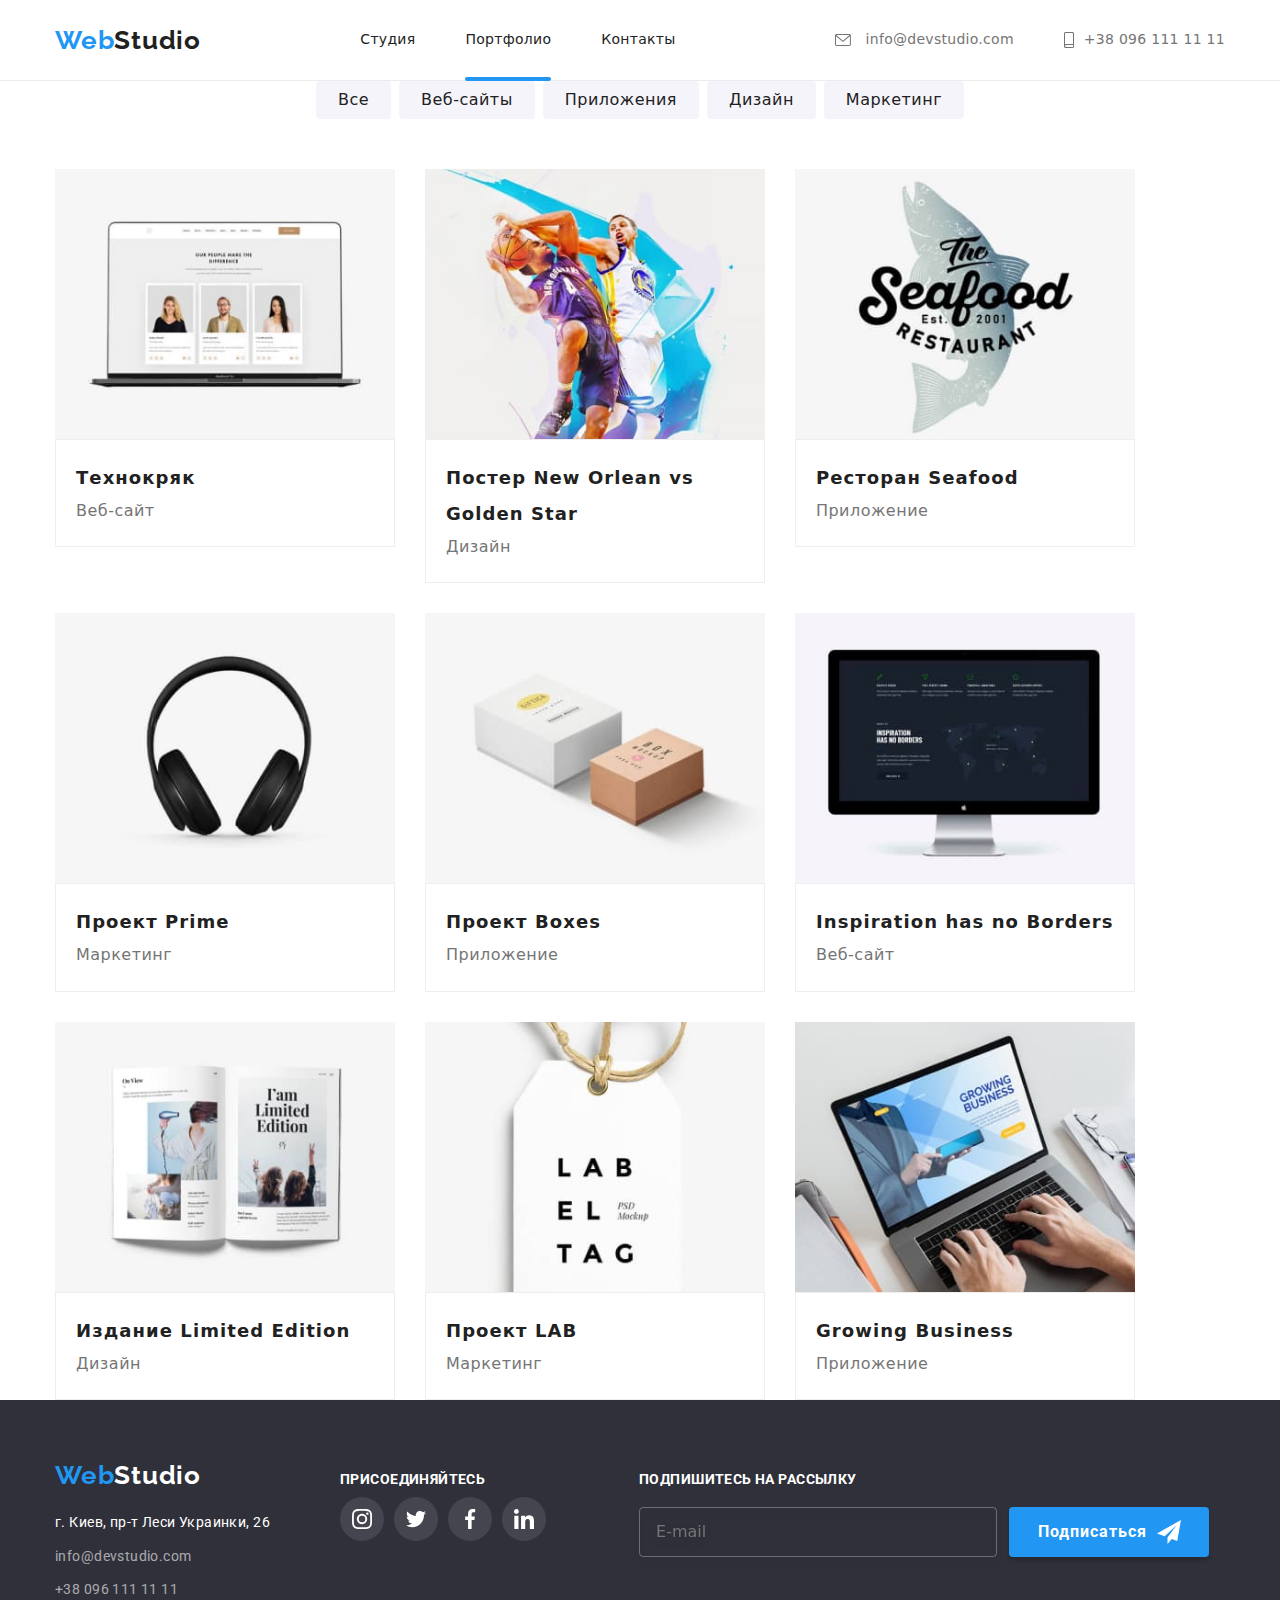
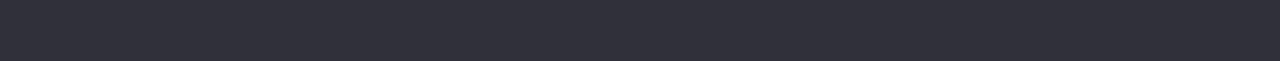
==== commit bcd521ac: "01-hw-07" ====
--- a/portfolio.html
+++ b/portfolio.html
@@ -19,6 +19,7 @@
       href="https://fonts.googleapis.com/css2?family=Oleo+Script&family=Raleway:wght@700&family=Roboto:wght@400;500;700;900&display=swap"
       rel="stylesheet"
     />
+    <link rel="stylesheet" href="./css/main.min.css" />
     <link rel="stylesheet" href="./css/styles.css" />
   </head>
   <body>
@@ -26,8 +27,8 @@
       <!--логотип в хедері-->
       <div class="container">
         <nav class="header-nav">
-          <a lang="en" class="header-logo link" href="./index.html"
-            >Web<span class="logo-span">Studio </span>
+          <a lang="en" class="companu-logo link" href="./index.html"
+            >Web<span class="companu-logo__span">Studio </span>
           </a>
           <!-- список навігації-->
           <ul class="header-nav__list">
--- a/css/main.min.css
+++ b/css/main.min.css
@@ -0,0 +1 @@
+:root{--main-fonts: "Roboto";--title-text-color: #212121;--accent-color: #2196f3;--white-text-color: #ffffff;--grey-text-color: #757575;--indent: 3;--items: 60px}.backdrop{position:fixed;top:0%;left:0%;width:100%;height:100%;background-color:rgba(0,0,0,.2);opacity:1;visibility:visible;pointer-events:initial;-webkit-transition-property:opacity,visibility;transition-property:opacity,visibility;-webkit-transition-duration:250ms;transition-duration:250ms;-webkit-transition-timing-function:cubic-bezier(0.4, 0, 0.2, 1);transition-timing-function:cubic-bezier(0.4, 0, 0.2, 1)}.backdrop.is-hidden{opacity:0;visibility:hidden;pointer-events:none}body{font-family:"Roboto",sans-serif}p{display:block;-webkit-margin-before:1em;margin-block-start:1em;-webkit-margin-after:1em;margin-block-end:1em;-webkit-margin-start:0px;margin-inline-start:0px;-webkit-margin-end:0px;margin-inline-end:0px}img{display:block;max-width:100%}h1,h2,h3,h4,p,ol,ul{margin:0px;padding-left:0px}.list-style{list-style:none}.link{text-decoration:none;display:block;list-style:none}.container{width:1200px;padding-left:15px;padding-right:15px;margin-left:auto;margin-right:auto}.section{padding-top:94px;padding-bottom:94px;-webkit-box-pack:center;-ms-flex-pack:center;justify-content:center}.modal{position:absolute;width:528px;height:581px;top:50%;left:50%;-webkit-transform:translate(-50%, -50%);transform:translate(-50%, -50%);background-color:#fff;-webkit-box-shadow:0px 1px 3px rgba(0,0,0,.12),0px 1px 1px rgba(0,0,0,.14),0px 2px 1px rgba(0,0,0,.2);box-shadow:0px 1px 3px rgba(0,0,0,.12),0px 1px 1px rgba(0,0,0,.14),0px 2px 1px rgba(0,0,0,.2);border-radius:4px}.page-header{display:block;border-bottom:1px solid #ececec}.header-nav{display:-webkit-box;display:-ms-flexbox;display:flex;-webkit-box-align:center;-ms-flex-align:center;align-items:center;margin-left:auto}.header-nav__list{list-style:none;display:-webkit-box;display:-ms-flexbox;display:flex;-webkit-box-align:center;-ms-flex-align:center;align-items:center;margin-left:93px}.header-nav__item--heder-current{position:relative}.header-nav__item--heder-current::after{content:"";position:absolute;bottom:-1px;left:0%;display:block;width:100%;height:4px;background-color:#2196f3;border-radius:2px}.header-nav__item--current{color:var(--accent-color)}.header-link{text-decoration:none;font-weight:500;font-size:14px;line-height:1.14;letter-spacing:.02em;color:var(--title-text-color);display:block;padding-top:32px;padding-bottom:32px;-webkit-transition-property:color;transition-property:color;-webkit-transition-duration:250ms;transition-duration:250ms;-webkit-transition-timing-function:cubic-bezier(0.4, 0, 0.2, 1);transition-timing-function:cubic-bezier(0.4, 0, 0.2, 1)}.header-link:hover,.header-link:focus{color:var(--accent-color)}.header-contact{font-weight:500;font-size:14px;line-height:1.14;letter-spacing:.02em;color:#757575;display:block;padding-top:32px;padding-bottom:32px;-webkit-transition-property:color;transition-property:color;-webkit-transition-duration:250ms;transition-duration:250ms;-webkit-transition-timing-function:cubic-bezier(0.4, 0, 0.2, 1);transition-timing-function:cubic-bezier(0.4, 0, 0.2, 1)}.header-nav .header-nav__item:not(:last-child){margin-right:50px;-webkit-padding-start:0;padding-inline-start:0}.header-nav__list{display:-webkit-box;display:-ms-flexbox;display:flex;-webkit-box-align:center;-ms-flex-align:center;align-items:center;-webkit-box-pack:start;-ms-flex-pack:start;justify-content:flex-start;margin-left:auto}.icon-mail{fill:currentColor}.icon-phone{fill:currentColor}.icon-mail,.icon-phone{vertical-align:middle;margin-right:10px}.header-contact:focus,.header-contact:hover{color:#2196f3}.container-hero__main-btn{font-weight:700;font-size:16px;line-height:1.88;display:inline-block;-webkit-box-align:center;-ms-flex-align:center;align-items:center;text-align:center;letter-spacing:.06em;color:#fff;background-color:#2196f3;cursor:pointer;border-radius:4px;padding-top:10px;padding-bottom:10px;padding-left:32px;padding-right:32px;margin-top:30px}.footer-font__btn{width:200px;height:50px;background-color:#2196f3;-webkit-box-shadow:0px 4px 4px rgba(0,0,0,.15);box-shadow:0px 4px 4px rgba(0,0,0,.15);border-radius:4px;border:rgba(0,0,0,0);color:#fff;font-family:"Roboto";font-style:normal;font-weight:700;font-size:16px;line-height:1.875;display:-webkit-inline-box;display:-ms-inline-flexbox;display:inline-flex;-webkit-box-align:center;-ms-flex-align:center;align-items:center;text-align:center;letter-spacing:.06em;cursor:pointer;padding-left:29px}.modal__btn-send{color:#fff;background:#188ce8;-webkit-box-shadow:0px 4px 4px rgba(0,0,0,.15);box-shadow:0px 4px 4px rgba(0,0,0,.15);border-radius:4px;border:none;width:200px;height:50px;cursor:pointer;margin-top:30px;font-family:"Roboto";font-style:normal;font-weight:700;font-size:16px;line-height:1.875;display:-webkit-box;display:-ms-flexbox;display:flex;-webkit-box-pack:center;-ms-flex-pack:center;justify-content:center;-webkit-box-align:center;-ms-flex-align:center;align-items:center;text-align:center;margin-left:auto;margin-right:auto}.modal-btn:hover{fill:#2196f3}.btn-portfolio__portfolio-btn{background-color:#f5f4fa;border:#f5f4fa;border-radius:4px;-webkit-transition-property:background-color;transition-property:background-color;-webkit-transition-duration:250ms;transition-duration:250ms;-webkit-transition-timing-function:cubic-bezier(0.4, 0, 0.2, 1);transition-timing-function:cubic-bezier(0.4, 0, 0.2, 1)}.btn-portfolio__portfolio-btn:hover,.btn-portfolio__portfolio-btn:focus{background-color:#2196f3;-webkit-box-shadow:0px 3px 1px rgba(0,0,0,.1),0px 1px 2px rgba(0,0,0,.08),0px 2px 2px rgba(0,0,0,.12);box-shadow:0px 3px 1px rgba(0,0,0,.1),0px 1px 2px rgba(0,0,0,.08),0px 2px 2px rgba(0,0,0,.12)}.btn-portfolio__btn-text{font-weight:500;font-size:16px;line-height:1.63;text-align:center;letter-spacing:.03em;color:#212121;font-family:inherit;text-decoration:none;padding-top:6px;padding-bottom:6px;padding-left:22px;padding-right:22px;cursor:pointer}.btn-portfolio__btn-text:hover,.btn-portfolio__btn-text:focus{color:#fff}.modal__btn{width:30px;height:30px;display:-webkit-box;display:-ms-flexbox;display:flex;-webkit-box-align:center;-ms-flex-align:center;align-items:center;-webkit-box-pack:center;-ms-flex-pack:center;justify-content:center;margin-top:8px;margin-right:8px;margin-left:auto;background:var(--white-bg-color);border:1px solid rgba(0,0,0,.1);border-radius:50%;cursor:pointer}.btn-portfolio__list-btn{display:-webkit-box;display:-ms-flexbox;display:flex;-webkit-box-pack:center;-ms-flex-pack:center;justify-content:center;list-style:none;margin-bottom:50px}.btn-portfolio__work-btn:not(:first-child){margin-left:8px}.card-portfolio__aside{font-weight:700;font-size:18px;line-height:2;letter-spacing:.06em;color:#212121}.card-portfolio__list-aside{font-weight:400;font-size:16px;line-height:1.88;letter-spacing:.03em;color:#757575}.card-portfolio__list{display:-webkit-box;display:-ms-flexbox;display:flex;-ms-flex-wrap:wrap;flex-wrap:wrap;margin-top:-30px;margin-left:-30px}.card-portfolio__list>.card-portfolio__item{-ms-flex-preferred-size:calc(100%/var(--indent) - var(--items));flex-basis:calc(100%/var(--indent) - var(--items));margin-left:30px;margin-top:30px;max-width:100%}.card-portfolio__item:focus,.card-portfolio__item:hover{-webkit-box-shadow:0px 1px 1px rgba(0,0,0,.12),0px 4px 4px rgba(0,0,0,.06),1px 4px 6px rgba(0,0,0,.16);box-shadow:0px 1px 1px rgba(0,0,0,.12),0px 4px 4px rgba(0,0,0,.06),1px 4px 6px rgba(0,0,0,.16);cursor:pointer}.card-portfolio__description{padding-top:20px;padding-bottom:20px;background:#fff;border:1px solid #eee;padding-left:20px}.card-portfolio__desc{display:-webkit-box;display:-ms-flexbox;display:flex;-webkit-box-align:center;-ms-flex-align:center;align-items:center;-webkit-box-pack:center;-ms-flex-pack:center;justify-content:center;font-family:"Roboto";font-style:normal;font-weight:400;font-size:18px;line-height:1.55;letter-spacing:.03em;color:#fff;padding-top:64px;padding-bottom:64px;padding-left:24px;padding-right:24px}.card-portfolio__overlay{position:absolute;bottom:0%;display:-webkit-box;display:-ms-flexbox;display:flex;-webkit-box-align:center;-ms-flex-align:center;align-items:center;-webkit-box-pack:center;-ms-flex-pack:center;justify-content:center;width:100%;height:100%;background-color:rgba(33,150,243,.9);-webkit-transform:translateY(100%);transform:translateY(100%);-webkit-backdrop-filter:blur(3px);backdrop-filter:blur(3px);-webkit-transition-property:-webkit-transform;transition-property:-webkit-transform;transition-property:transform;transition-property:transform, -webkit-transform;-webkit-transition-duration:250ms;transition-duration:250ms;-webkit-transition-timing-function:cubic-bezier(0.4, 0, 0.2, 1);transition-timing-function:cubic-bezier(0.4, 0, 0.2, 1)}.card-portfolio__picture{position:relative;overflow:hidden}.card-portfolio__picture:hover .card-portfolio__overlay{-webkit-transform:translateY(0%);transform:translateY(0%)}.modal__imput{width:100%;height:40px;border:1px solid rgba(33,33,33,.2);border-radius:4px;padding-left:42px;cursor:pointer}.modal__textarea{width:100%;height:120px;border:1px solid rgba(33,33,33,.2);border-radius:4px;font-family:"Roboto";font-style:normal;font-weight:400;font-size:12px;line-height:1.1666666667;letter-spacing:.01em;resize:none;padding-top:12px;padding-bottom:12px;padding-left:16px;padding-right:16px;cursor:pointer}.modal__icon-check{border-radius:2px;width:16px;height:15px;display:-webkit-inline-box;display:-ms-inline-flexbox;display:inline-flex;-webkit-box-align:center;-ms-flex-align:center;align-items:center;-webkit-box-pack:center;-ms-flex-pack:center;justify-content:center;fill:#fff;outline:1px solid #212121;outline-offset:-2px;-webkit-transition:outline 250ms,background-color 250ms;transition:outline 250ms,background-color 250ms}.modal__icon-check{border-radius:2px;width:16px;height:15px;display:-webkit-inline-box;display:-ms-inline-flexbox;display:inline-flex;-webkit-box-align:center;-ms-flex-align:center;align-items:center;-webkit-box-pack:center;-ms-flex-pack:center;justify-content:center;fill:#fff;outline:1px solid #212121;outline-offset:-2px;-webkit-transition:outline 250ms,background-color 250ms;transition:outline 250ms,background-color 250ms}.modal__check{display:-webkit-box;display:-ms-flexbox;display:flex;margin-left:12px;-webkit-box-align:center;-ms-flex-align:center;align-items:center;gap:5px;margin-top:20px}.modal__chetbox-imput:checked+.modal__icon-check{background-color:#2196f3;outline:1px solid #2196f3}.modal__visually-hidden{position:absolute;white-space:nowrap;width:1px;height:1px;overflow:hidden;border:0;padding:0;clip:rect(0 0 0 0);-webkit-clip-path:inset(50%);clip-path:inset(50%);margin:-1px}.modal__contract{color:#2196f3}.modal__contract-text{font-family:"Roboto";font-style:normal;font-weight:400;font-size:14px;line-height:1.7142857143;letter-spacing:.03em}.modal__vector{position:absolute;left:40px;-webkit-transform:translate(100%, 100%);transform:translate(100%, 100%)}.modal__register-name{display:-webkit-box;display:-ms-flexbox;display:flex;-webkit-box-orient:vertical;-webkit-box-direction:normal;-ms-flex-direction:column;flex-direction:column;-webkit-box-align:start;-ms-flex-align:start;align-items:flex-start;margin-bottom:4px;width:100%}.modal__textarea::-webkit-input-placeholder{color:rgba(117,117,117,.5)}.modal__textarea::-moz-placeholder{color:rgba(117,117,117,.5)}.modal__textarea:-ms-input-placeholder{color:rgba(117,117,117,.5)}.modal__textarea::-ms-input-placeholder{color:rgba(117,117,117,.5)}.modal__textarea::placeholder{color:rgba(117,117,117,.5)}.modal__imput:focus,.modal__textarea:focus{outline:#2196f3;border:1px solid #2196f3;-webkit-transition:250ms cubic-bezier(0.4, 0, 0.2, 1);transition:250ms cubic-bezier(0.4, 0, 0.2, 1)}.modal__imput:focus+svg{border-color:#2196f3;fill:#2196f3;-webkit-transition:250ms cubic-bezier(0.4, 0, 0.2, 1);transition:250ms cubic-bezier(0.4, 0, 0.2, 1)}.modal__list-register{margin-bottom:10px}.modal__register-form{display:block;-webkit-box-orient:vertical;-webkit-box-direction:normal;-ms-flex-direction:column;flex-direction:column;padding-left:40px;padding-right:40px;gap:10px}.modal__register-text{font-family:"Roboto";font-style:normal;font-weight:700;font-size:20px;line-height:1.15;display:block;text-align:center;letter-spacing:.03em;color:#212121;margin-bottom:12px}label{display:-webkit-box;display:-ms-flexbox;display:flex;-webkit-box-align:center;-ms-flex-align:center;align-items:center;font-family:"Roboto";font-style:normal;font-weight:400;font-size:12px;line-height:1.1666666667;letter-spacing:.01em;color:#757575}.companu-logo{font-family:"Raleway";font-style:normal;font-weight:700;font-size:26px;line-height:1.19;letter-spacing:.03em;color:var(--accent-color);display:block}.companu-logo__span{color:var(--title-text-color)}.footer-location__logo{font-family:"Raleway";font-style:normal;font-weight:700;font-size:26px;line-height:1.19;letter-spacing:.03em;color:var(--accent-color);display:block}.logo-footer__img{color:var(--white-text-color)}.footer-location__contact:hover,.footer-location__contact:focus{color:var(--accent-color)}.footer-location__street{font-weight:400;font-size:14px;font-family:"Roboto";font-style:normal;line-height:1.71;letter-spacing:.03em;color:var(--white-text-color);-webkit-transition-property:color;transition-property:color;-webkit-transition-duration:250ms;transition-duration:250ms;-webkit-transition-timing-function:cubic-bezier(0.4, 0, 0.2, 1);transition-timing-function:cubic-bezier(0.4, 0, 0.2, 1)}.footer-location__contact{font-weight:400;font-size:14px;line-height:24px;font-family:"Roboto";font-style:normal;letter-spacing:.03em;color:rgba(255,255,255,.6);-webkit-transition-property:color;transition-property:color;-webkit-transition-duration:250ms;transition-duration:250ms;-webkit-transition-timing-function:cubic-bezier(0.4, 0, 0.2, 1);transition-timing-function:cubic-bezier(0.4, 0, 0.2, 1)}.footer-info{background-color:#2f303a;padding-top:60px;padding-bottom:60px}.footer-location__street:hover,.footer-location__street:focus{color:var(--accent-color)}.footer-location__block{display:block;margin-top:20px}.footer-location__block>.footer-location__address:not(:first-child){margin-top:9px}.footer-font__input{display:-webkit-box;display:-ms-flexbox;display:flex}.footer-font__item:not(:last-child){margin-right:12px}.footer-font__svg{fill:#fff;margin-left:10px}.footer-font{display:-webkit-box;display:-ms-flexbox;display:flex;-webkit-box-orient:vertical;-webkit-box-direction:normal;-ms-flex-direction:column;flex-direction:column;margin-left:93px}.footer-font__label{font-family:"Roboto";font-style:normal;font-weight:700;font-size:14px;line-height:1.1428571429;letter-spacing:.03em;text-transform:uppercase;color:#fff;margin-bottom:20px}.footer-font__mail{width:358px;height:50px;padding-left:16px;padding-top:15px;padding-bottom:15px;background-color:inherit;color:#fff;border:1px solid rgba(255,255,255,.3);-webkit-filter:drop-shadow(0px 4px 4px rgba(0, 0, 0, 0.15));filter:drop-shadow(0px 4px 4px rgba(0, 0, 0, 0.15));border-radius:4px}.footer-icon__text{font-family:"Roboto";font-style:normal;font-weight:700;font-size:14px;line-height:16px;letter-spacing:.03em;text-transform:uppercase;color:#fff;margin-bottom:10px}.footer-icon__liest{display:-webkit-box;display:-ms-flexbox;display:flex}.footer-location{margin-right:70px}.all-footer{display:-webkit-box;display:-ms-flexbox;display:flex;-webkit-box-align:baseline;-ms-flex-align:baseline;align-items:baseline}.footer-icon__link{width:44px;height:44px;border-radius:50%;background-color:rgba(255,255,255,.1);display:-webkit-box;display:-ms-flexbox;display:flex;-webkit-box-align:center;-ms-flex-align:center;align-items:center;-webkit-box-pack:center;-ms-flex-pack:center;justify-content:center;fill:#fff;-webkit-transition-property:background-color;transition-property:background-color;-webkit-transition-duration:250ms;transition-duration:250ms;-webkit-transition-timing-function:cubic-bezier(0.4, 0, 0.2, 1);transition-timing-function:cubic-bezier(0.4, 0, 0.2, 1)}.footer-icon__link:hover,.footer-icon__link:focus{background-color:#2196f3}.footer-icon__liest-img:not(:first-child){padding-left:10px}.container-hero{background-color:#2f303a;padding-top:200px;padding-bottom:200px;text-align:center;background-image:-webkit-gradient(linear, left top, left bottom, from(rgba(47, 48, 58, 0.4)), to(rgba(47, 48, 58, 0.4))),url(../images/fon/Img-fon.jpg);background-image:linear-gradient(rgba(47, 48, 58, 0.4), rgba(47, 48, 58, 0.4)),url(../images/fon/Img-fon.jpg);background-repeat:no-repeat;background-size:cover;background-position:center;max-width:1600px;max-height:600px;margin-left:auto;margin-right:auto}.container-hero__main-title{font-weight:900;font-size:44px;line-height:60px;text-align:center;letter-spacing:.06em;text-transform:uppercase;color:var(--white-text-color)}.worker{padding-top:94px;background-color:#f5f4fa}.worker__name{font-family:"Roboto";font-style:normal;font-weight:500;font-size:16px;line-height:1.1875;letter-spacing:.03em;color:#212121}.worker__team{font-weight:700;font-size:36px;line-height:1.17;text-align:center;letter-spacing:.03em;color:var(--title-text-color);padding-bottom:50px}.worker__liest{list-style:none;-ms-flex-preferred-size:100%;flex-basis:100%;display:-webkit-box;display:-ms-flexbox;display:flex;text-align:center;display:flex}.worker__list{font-weight:500;font-size:16px;line-height:1.19;letter-spacing:.03em;color:var(--title-text-color)}.worker__foto:not(:first-child){margin-left:30px}.worker__card{-webkit-box-shadow:0px 1px 3px rgba(0,0,0,.12),0px 2px 1px rgba(0,0,0,.2);box-shadow:0px 1px 3px rgba(0,0,0,.12),0px 2px 1px rgba(0,0,0,.2);border-radius:0px 0px 4px 4px;padding-top:30px;padding-bottom:30px;background:#fff}.worker__desc{font-weight:400;font-size:16px;line-height:19px;letter-spacing:.03em;color:var(--grey-text-color);padding-top:10px}.worker__social-icons{padding-top:16px;display:-webkit-box;display:-ms-flexbox;display:flex;-webkit-box-pack:center;-ms-flex-pack:center;justify-content:center}.worker__link-icons:not(:last-child){padding-right:10px}.worker__social-linc{width:44px;height:44px;border-radius:50%;background-color:#fff;display:-webkit-box;display:-ms-flexbox;display:flex;-webkit-box-align:center;-ms-flex-align:center;align-items:center;-webkit-box-pack:center;-ms-flex-pack:center;justify-content:center;fill:#afb1b8;-webkit-transition-property:background-color;transition-property:background-color;-webkit-transition-duration:250ms;transition-duration:250ms;-webkit-transition-timing-function:cubic-bezier(0.4, 0, 0.2, 1);transition-timing-function:cubic-bezier(0.4, 0, 0.2, 1)}.worker__social-linc:hover,.worker__social-linc:focus{fill:#fff;background-color:#2196f3}.studio{padding-top:94px;padding-bottom:94px;-webkit-box-pack:center;-ms-flex-pack:center;justify-content:center}.studio__subtitle{font-weight:700;font-size:14px;line-height:16px;letter-spacing:.03em;text-transform:uppercase;color:var(--title-text-color);margin-bottom:10px}.studio__main-item{width:270px}.studio__main-item:not(:first-child){margin-left:30px}.studio__list-item{list-style:none;display:-webkit-box;display:-ms-flexbox;display:flex;-webkit-box-align:center;-ms-flex-align:center;align-items:center}.studio__text{font-family:"Roboto",sans-serif;font-size:14px;line-height:24px;letter-spacing:.03em;color:#757575}.info-logo-liest{background-color:#f5f4fa;border-radius:4px;width:270px;height:120px;display:-webkit-box;display:-ms-flexbox;display:flex;-webkit-box-pack:center;-ms-flex-pack:center;justify-content:center;-webkit-box-align:center;-ms-flex-align:center;align-items:center;margin-bottom:30px}.info-logo-liest__svg{-webkit-box-pack:center;-ms-flex-pack:center;justify-content:center;-webkit-box-align:center;-ms-flex-align:center;align-items:center}.work-foto__list-benefits{list-style:none;display:-webkit-box;display:-ms-flexbox;display:flex;-webkit-box-align:center;-ms-flex-align:center;align-items:center}.work-foto__li-benefits:not(:first-child){margin-left:30px}.work-foto__li-benefits{position:relative;overflow:hidden}.work-foto__main-benefits{font-weight:700;font-size:36px;line-height:1.17;text-align:center;letter-spacing:.03em;color:var(--title-text-color);padding-bottom:50px}.work-foto{padding-bottom:94px}.benefits-overlay{position:absolute;bottom:0%;left:0%;display:-webkit-box;display:-ms-flexbox;display:flex;-webkit-box-align:center;-ms-flex-align:center;align-items:center;-webkit-box-pack:center;-ms-flex-pack:center;justify-content:center;height:70px;width:370px;-webkit-transform:translateY(100%);transform:translateY(100%);-webkit-backdrop-filter:blur(3px);backdrop-filter:blur(3px);background-color:rgba(47,48,58,.8);-webkit-transition-property:-webkit-transform;transition-property:-webkit-transform;transition-property:transform;transition-property:transform, -webkit-transform;-webkit-transition-duration:250ms;transition-duration:250ms;-webkit-transition-timing-function:cubic-bezier(0.4, 0, 0.2, 1);transition-timing-function:cubic-bezier(0.4, 0, 0.2, 1)}.benefits-overlay__desc{font-family:"Roboto";font-style:normal;font-weight:700;font-size:14px;line-height:1.14;text-align:center;letter-spacing:.03em;text-transform:uppercase;color:#fff}.work-foto__li-benefits:hover .benefits-overlay{-webkit-transform:translateY(0);transform:translateY(0)}.footer-location__contact:hover,.footer-location__contact:focus{color:var(--accent-color)}.footer-location__street{font-weight:400;font-size:14px;font-family:"Roboto";font-style:normal;line-height:1.71;letter-spacing:.03em;color:var(--white-text-color);-webkit-transition-property:color;transition-property:color;-webkit-transition-duration:250ms;transition-duration:250ms;-webkit-transition-timing-function:cubic-bezier(0.4, 0, 0.2, 1);transition-timing-function:cubic-bezier(0.4, 0, 0.2, 1)}.footer-location__contact{font-weight:400;font-size:14px;line-height:24px;font-family:"Roboto";font-style:normal;letter-spacing:.03em;color:rgba(255,255,255,.6);-webkit-transition-property:color;transition-property:color;-webkit-transition-duration:250ms;transition-duration:250ms;-webkit-transition-timing-function:cubic-bezier(0.4, 0, 0.2, 1);transition-timing-function:cubic-bezier(0.4, 0, 0.2, 1)}.footer-info{background-color:#2f303a;padding-top:60px;padding-bottom:60px}.footer-location__street:hover,.footer-location__street:focus{color:var(--accent-color)}.footer-location__block{display:block;margin-top:20px}.footer-location__block>.footer-location__address:not(:first-child){margin-top:9px}.footer-font__input{display:-webkit-box;display:-ms-flexbox;display:flex}.footer-font__item:not(:last-child){margin-right:12px}.footer-font__svg{fill:#fff;margin-left:10px}.footer-font{display:-webkit-box;display:-ms-flexbox;display:flex;-webkit-box-orient:vertical;-webkit-box-direction:normal;-ms-flex-direction:column;flex-direction:column;margin-left:93px}.footer-font__label{font-family:"Roboto";font-style:normal;font-weight:700;font-size:14px;line-height:1.1428571429;letter-spacing:.03em;text-transform:uppercase;color:#fff;margin-bottom:20px}.footer-font__mail{width:358px;height:50px;padding-left:16px;padding-top:15px;padding-bottom:15px;background-color:inherit;color:#fff;border:1px solid rgba(255,255,255,.3);-webkit-filter:drop-shadow(0px 4px 4px rgba(0, 0, 0, 0.15));filter:drop-shadow(0px 4px 4px rgba(0, 0, 0, 0.15));border-radius:4px}.footer-icon__text{font-family:"Roboto";font-style:normal;font-weight:700;font-size:14px;line-height:16px;letter-spacing:.03em;text-transform:uppercase;color:#fff;margin-bottom:10px}.footer-icon__liest{display:-webkit-box;display:-ms-flexbox;display:flex}.footer-location{margin-right:70px}.all-footer{display:-webkit-box;display:-ms-flexbox;display:flex;-webkit-box-align:baseline;-ms-flex-align:baseline;align-items:baseline}.footer-icon__link{width:44px;height:44px;border-radius:50%;background-color:rgba(255,255,255,.1);display:-webkit-box;display:-ms-flexbox;display:flex;-webkit-box-align:center;-ms-flex-align:center;align-items:center;-webkit-box-pack:center;-ms-flex-pack:center;justify-content:center;fill:#fff;-webkit-transition-property:background-color;transition-property:background-color;-webkit-transition-duration:250ms;transition-duration:250ms;-webkit-transition-timing-function:cubic-bezier(0.4, 0, 0.2, 1);transition-timing-function:cubic-bezier(0.4, 0, 0.2, 1)}.footer-icon__link:hover,.footer-icon__link:focus{background-color:#2196f3}.footer-icon__liest-img:not(:first-child){padding-left:10px}.customer{padding-top:94px;padding-bottom:94px}.customer__title{font-family:"Roboto";font-style:normal;font-weight:700;font-size:36px;line-height:1.1666666667;text-align:center;letter-spacing:.03em;margin-bottom:50px;color:#212121}.customer__grup-logo{display:-webkit-box;display:-ms-flexbox;display:flex;-webkit-box-align:center;-ms-flex-align:center;align-items:center;-webkit-box-pack:center;-ms-flex-pack:center;justify-content:center}.customer__liest-logo-clients{width:170px;height:92px;outline:1px solid #afb1b8;border-radius:4px;display:-webkit-box;display:-ms-flexbox;display:flex;-webkit-box-align:center;-ms-flex-align:center;align-items:center;-webkit-box-pack:center;-ms-flex-pack:center;justify-content:center;fill:#afb1b8;-webkit-transition-property:fill;transition-property:fill;-webkit-transition-duration:250ms;transition-duration:250ms;-webkit-transition-timing-function:cubic-bezier(0.4, 0, 0.2, 1);transition-timing-function:cubic-bezier(0.4, 0, 0.2, 1)}.customer__liest-logo-clients:hover,.customer__liest-logo-clients:focus{fill:#2196f3;outline:1px solid #2196f3}.customer__liest-logo:not(:last-child){margin-right:30px}/*! modern-normalize v1.1.0 | MIT License | https://github.com/sindresorhus/modern-normalize */*,::before,::after{-webkit-box-sizing:border-box;box-sizing:border-box}html{line-height:1.15;-webkit-text-size-adjust:100%;-moz-tab-size:4;-o-tab-size:4;tab-size:4}body{margin:0;font-family:system-ui,-apple-system,"Segoe UI",Roboto,Helvetica,Arial,sans-serif,"Apple Color Emoji","Segoe UI Emoji"}hr{height:0;color:inherit}abbr[title]{-webkit-text-decoration:underline dotted;text-decoration:underline dotted}b,strong{font-weight:bolder}code,kbd,samp,pre{font-family:ui-monospace,SFMono-Regular,Consolas,"Liberation Mono",Menlo,monospace;font-size:1em}small{font-size:80%}sub,sup{font-size:75%;line-height:0;position:relative;vertical-align:baseline}sub{bottom:-0.25em}sup{top:-0.5em}table{text-indent:0;border-color:inherit}button,input,optgroup,select,textarea{font-family:inherit;font-size:100%;line-height:1.15;margin:0}button,select{text-transform:none}button,[type=button],[type=reset],[type=submit]{-webkit-appearance:button}::-moz-focus-inner{border-style:none;padding:0}:-moz-focusring{outline:1px dotted ButtonText}:-moz-ui-invalid{box-shadow:none}legend{padding:0}progress{vertical-align:baseline}::-webkit-inner-spin-button,::-webkit-outer-spin-button{height:auto}[type=search]{-webkit-appearance:textfield;outline-offset:-2px}::-webkit-search-decoration{-webkit-appearance:none}::-webkit-file-upload-button{-webkit-appearance:button;font:inherit}summary{display:list-item}/*# sourceMappingURL=main.min.css.map */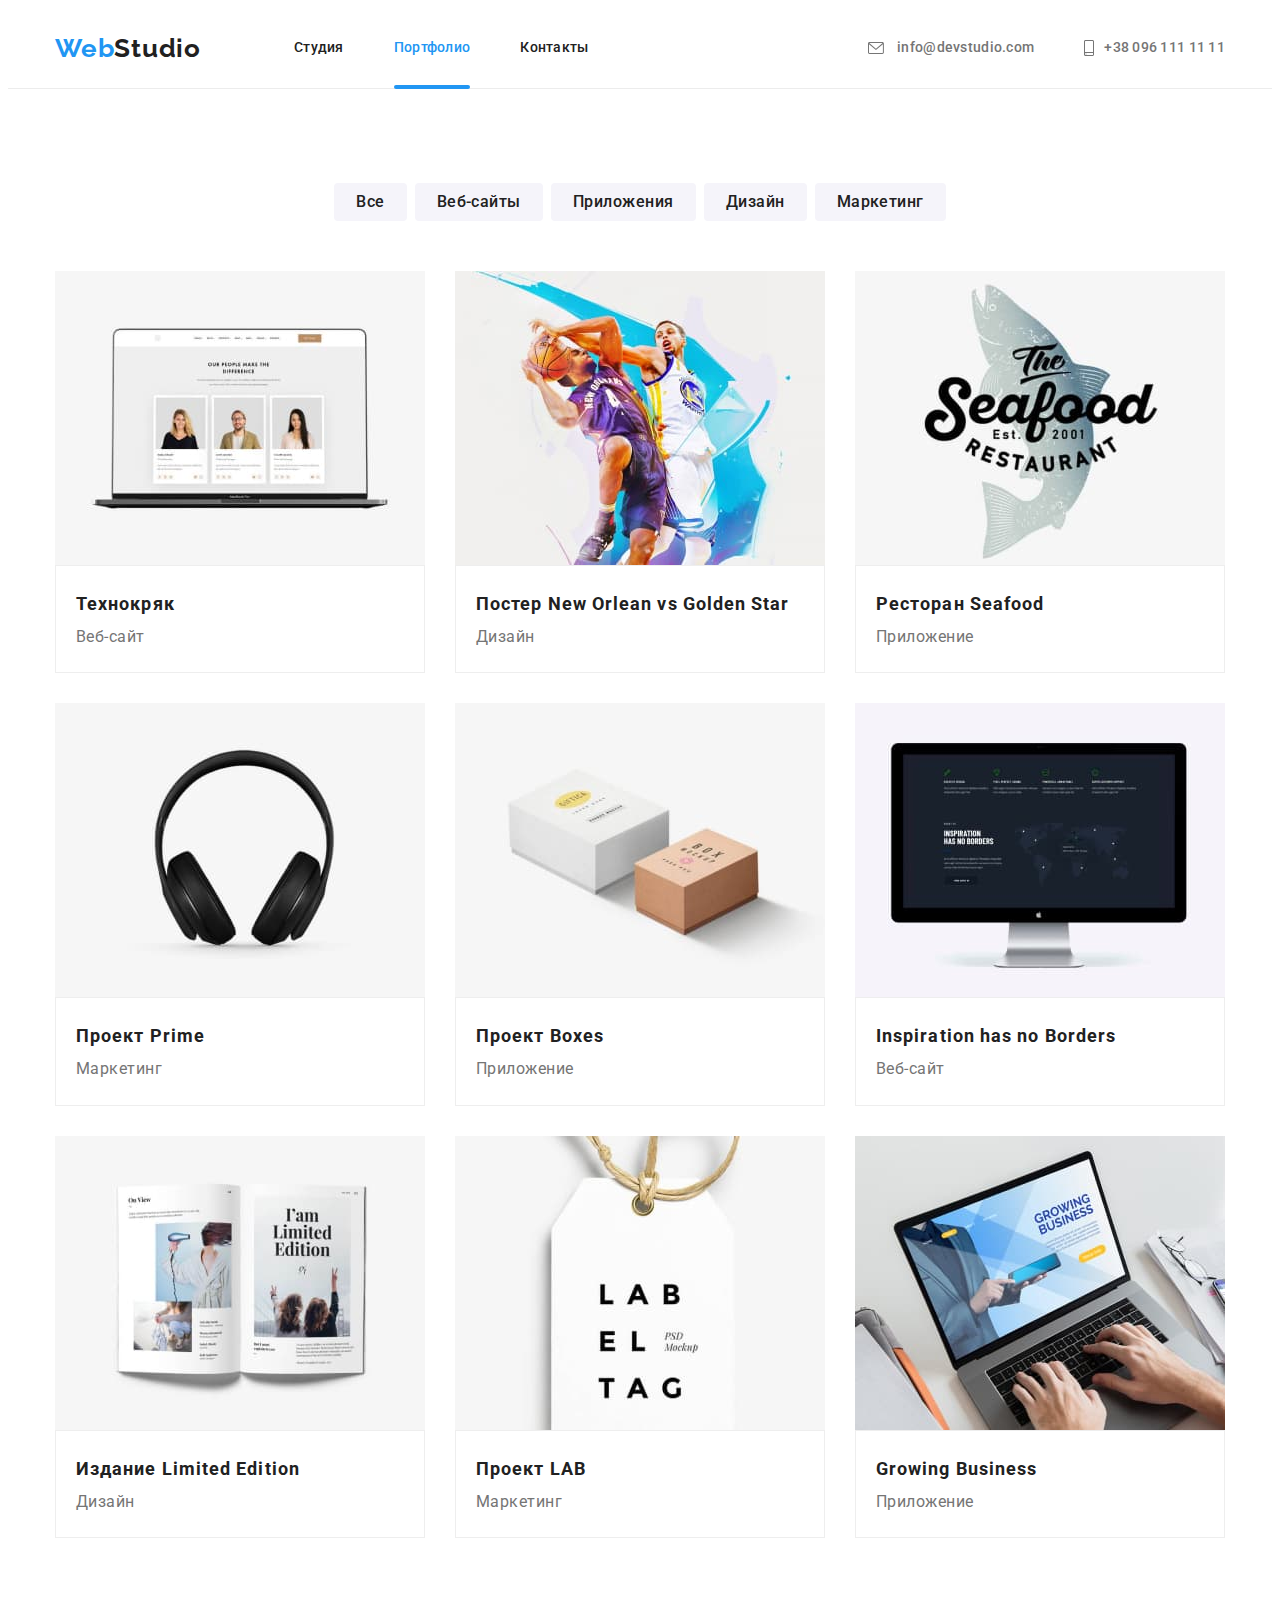
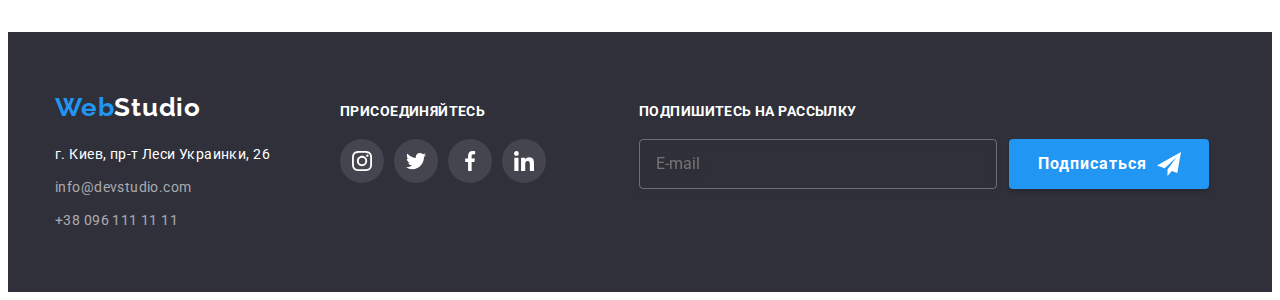
==== commit 7e33301c: "02-hw-07" ====
--- a/portfolio.html
+++ b/portfolio.html
@@ -47,7 +47,7 @@
             </li>
           </ul>
           <!--контактні данні-->
-          <ul class="header-nav__list header-nav__list">
+          <ul class="header-nav__list-contact">
             <li class="header-nav__item">
               <a class="header-contact link" href="malito:info@devstudio.com">
                 <svg class="icon-mail" width="16" height="12">
--- a/css/main.min.css
+++ b/css/main.min.css
@@ -1 +1 @@
-:root{--main-fonts: "Roboto";--title-text-color: #212121;--accent-color: #2196f3;--white-text-color: #ffffff;--grey-text-color: #757575;--indent: 3;--items: 60px}.backdrop{position:fixed;top:0%;left:0%;width:100%;height:100%;background-color:rgba(0,0,0,.2);opacity:1;visibility:visible;pointer-events:initial;-webkit-transition-property:opacity,visibility;transition-property:opacity,visibility;-webkit-transition-duration:250ms;transition-duration:250ms;-webkit-transition-timing-function:cubic-bezier(0.4, 0, 0.2, 1);transition-timing-function:cubic-bezier(0.4, 0, 0.2, 1)}.backdrop.is-hidden{opacity:0;visibility:hidden;pointer-events:none}body{font-family:"Roboto",sans-serif}p{display:block;-webkit-margin-before:1em;margin-block-start:1em;-webkit-margin-after:1em;margin-block-end:1em;-webkit-margin-start:0px;margin-inline-start:0px;-webkit-margin-end:0px;margin-inline-end:0px}img{display:block;max-width:100%}h1,h2,h3,h4,p,ol,ul{margin:0px;padding-left:0px}.list-style{list-style:none}.link{text-decoration:none;display:block;list-style:none}.container{width:1200px;padding-left:15px;padding-right:15px;margin-left:auto;margin-right:auto}.section{padding-top:94px;padding-bottom:94px;-webkit-box-pack:center;-ms-flex-pack:center;justify-content:center}.modal{position:absolute;width:528px;height:581px;top:50%;left:50%;-webkit-transform:translate(-50%, -50%);transform:translate(-50%, -50%);background-color:#fff;-webkit-box-shadow:0px 1px 3px rgba(0,0,0,.12),0px 1px 1px rgba(0,0,0,.14),0px 2px 1px rgba(0,0,0,.2);box-shadow:0px 1px 3px rgba(0,0,0,.12),0px 1px 1px rgba(0,0,0,.14),0px 2px 1px rgba(0,0,0,.2);border-radius:4px}.page-header{display:block;border-bottom:1px solid #ececec}.header-nav{display:-webkit-box;display:-ms-flexbox;display:flex;-webkit-box-align:center;-ms-flex-align:center;align-items:center;margin-left:auto}.header-nav__list{list-style:none;display:-webkit-box;display:-ms-flexbox;display:flex;-webkit-box-align:center;-ms-flex-align:center;align-items:center;margin-left:93px}.header-nav__item--heder-current{position:relative}.header-nav__item--heder-current::after{content:"";position:absolute;bottom:-1px;left:0%;display:block;width:100%;height:4px;background-color:#2196f3;border-radius:2px}.header-nav__item--current{color:var(--accent-color)}.header-link{text-decoration:none;font-weight:500;font-size:14px;line-height:1.14;letter-spacing:.02em;color:var(--title-text-color);display:block;padding-top:32px;padding-bottom:32px;-webkit-transition-property:color;transition-property:color;-webkit-transition-duration:250ms;transition-duration:250ms;-webkit-transition-timing-function:cubic-bezier(0.4, 0, 0.2, 1);transition-timing-function:cubic-bezier(0.4, 0, 0.2, 1)}.header-link:hover,.header-link:focus{color:var(--accent-color)}.header-contact{font-weight:500;font-size:14px;line-height:1.14;letter-spacing:.02em;color:#757575;display:block;padding-top:32px;padding-bottom:32px;-webkit-transition-property:color;transition-property:color;-webkit-transition-duration:250ms;transition-duration:250ms;-webkit-transition-timing-function:cubic-bezier(0.4, 0, 0.2, 1);transition-timing-function:cubic-bezier(0.4, 0, 0.2, 1)}.header-nav .header-nav__item:not(:last-child){margin-right:50px;-webkit-padding-start:0;padding-inline-start:0}.header-nav__list{display:-webkit-box;display:-ms-flexbox;display:flex;-webkit-box-align:center;-ms-flex-align:center;align-items:center;-webkit-box-pack:start;-ms-flex-pack:start;justify-content:flex-start;margin-left:auto}.icon-mail{fill:currentColor}.icon-phone{fill:currentColor}.icon-mail,.icon-phone{vertical-align:middle;margin-right:10px}.header-contact:focus,.header-contact:hover{color:#2196f3}.container-hero__main-btn{font-weight:700;font-size:16px;line-height:1.88;display:inline-block;-webkit-box-align:center;-ms-flex-align:center;align-items:center;text-align:center;letter-spacing:.06em;color:#fff;background-color:#2196f3;cursor:pointer;border-radius:4px;padding-top:10px;padding-bottom:10px;padding-left:32px;padding-right:32px;margin-top:30px}.footer-font__btn{width:200px;height:50px;background-color:#2196f3;-webkit-box-shadow:0px 4px 4px rgba(0,0,0,.15);box-shadow:0px 4px 4px rgba(0,0,0,.15);border-radius:4px;border:rgba(0,0,0,0);color:#fff;font-family:"Roboto";font-style:normal;font-weight:700;font-size:16px;line-height:1.875;display:-webkit-inline-box;display:-ms-inline-flexbox;display:inline-flex;-webkit-box-align:center;-ms-flex-align:center;align-items:center;text-align:center;letter-spacing:.06em;cursor:pointer;padding-left:29px}.modal__btn-send{color:#fff;background:#188ce8;-webkit-box-shadow:0px 4px 4px rgba(0,0,0,.15);box-shadow:0px 4px 4px rgba(0,0,0,.15);border-radius:4px;border:none;width:200px;height:50px;cursor:pointer;margin-top:30px;font-family:"Roboto";font-style:normal;font-weight:700;font-size:16px;line-height:1.875;display:-webkit-box;display:-ms-flexbox;display:flex;-webkit-box-pack:center;-ms-flex-pack:center;justify-content:center;-webkit-box-align:center;-ms-flex-align:center;align-items:center;text-align:center;margin-left:auto;margin-right:auto}.modal-btn:hover{fill:#2196f3}.btn-portfolio__portfolio-btn{background-color:#f5f4fa;border:#f5f4fa;border-radius:4px;-webkit-transition-property:background-color;transition-property:background-color;-webkit-transition-duration:250ms;transition-duration:250ms;-webkit-transition-timing-function:cubic-bezier(0.4, 0, 0.2, 1);transition-timing-function:cubic-bezier(0.4, 0, 0.2, 1)}.btn-portfolio__portfolio-btn:hover,.btn-portfolio__portfolio-btn:focus{background-color:#2196f3;-webkit-box-shadow:0px 3px 1px rgba(0,0,0,.1),0px 1px 2px rgba(0,0,0,.08),0px 2px 2px rgba(0,0,0,.12);box-shadow:0px 3px 1px rgba(0,0,0,.1),0px 1px 2px rgba(0,0,0,.08),0px 2px 2px rgba(0,0,0,.12)}.btn-portfolio__btn-text{font-weight:500;font-size:16px;line-height:1.63;text-align:center;letter-spacing:.03em;color:#212121;font-family:inherit;text-decoration:none;padding-top:6px;padding-bottom:6px;padding-left:22px;padding-right:22px;cursor:pointer}.btn-portfolio__btn-text:hover,.btn-portfolio__btn-text:focus{color:#fff}.modal__btn{width:30px;height:30px;display:-webkit-box;display:-ms-flexbox;display:flex;-webkit-box-align:center;-ms-flex-align:center;align-items:center;-webkit-box-pack:center;-ms-flex-pack:center;justify-content:center;margin-top:8px;margin-right:8px;margin-left:auto;background:var(--white-bg-color);border:1px solid rgba(0,0,0,.1);border-radius:50%;cursor:pointer}.btn-portfolio__list-btn{display:-webkit-box;display:-ms-flexbox;display:flex;-webkit-box-pack:center;-ms-flex-pack:center;justify-content:center;list-style:none;margin-bottom:50px}.btn-portfolio__work-btn:not(:first-child){margin-left:8px}.card-portfolio__aside{font-weight:700;font-size:18px;line-height:2;letter-spacing:.06em;color:#212121}.card-portfolio__list-aside{font-weight:400;font-size:16px;line-height:1.88;letter-spacing:.03em;color:#757575}.card-portfolio__list{display:-webkit-box;display:-ms-flexbox;display:flex;-ms-flex-wrap:wrap;flex-wrap:wrap;margin-top:-30px;margin-left:-30px}.card-portfolio__list>.card-portfolio__item{-ms-flex-preferred-size:calc(100%/var(--indent) - var(--items));flex-basis:calc(100%/var(--indent) - var(--items));margin-left:30px;margin-top:30px;max-width:100%}.card-portfolio__item:focus,.card-portfolio__item:hover{-webkit-box-shadow:0px 1px 1px rgba(0,0,0,.12),0px 4px 4px rgba(0,0,0,.06),1px 4px 6px rgba(0,0,0,.16);box-shadow:0px 1px 1px rgba(0,0,0,.12),0px 4px 4px rgba(0,0,0,.06),1px 4px 6px rgba(0,0,0,.16);cursor:pointer}.card-portfolio__description{padding-top:20px;padding-bottom:20px;background:#fff;border:1px solid #eee;padding-left:20px}.card-portfolio__desc{display:-webkit-box;display:-ms-flexbox;display:flex;-webkit-box-align:center;-ms-flex-align:center;align-items:center;-webkit-box-pack:center;-ms-flex-pack:center;justify-content:center;font-family:"Roboto";font-style:normal;font-weight:400;font-size:18px;line-height:1.55;letter-spacing:.03em;color:#fff;padding-top:64px;padding-bottom:64px;padding-left:24px;padding-right:24px}.card-portfolio__overlay{position:absolute;bottom:0%;display:-webkit-box;display:-ms-flexbox;display:flex;-webkit-box-align:center;-ms-flex-align:center;align-items:center;-webkit-box-pack:center;-ms-flex-pack:center;justify-content:center;width:100%;height:100%;background-color:rgba(33,150,243,.9);-webkit-transform:translateY(100%);transform:translateY(100%);-webkit-backdrop-filter:blur(3px);backdrop-filter:blur(3px);-webkit-transition-property:-webkit-transform;transition-property:-webkit-transform;transition-property:transform;transition-property:transform, -webkit-transform;-webkit-transition-duration:250ms;transition-duration:250ms;-webkit-transition-timing-function:cubic-bezier(0.4, 0, 0.2, 1);transition-timing-function:cubic-bezier(0.4, 0, 0.2, 1)}.card-portfolio__picture{position:relative;overflow:hidden}.card-portfolio__picture:hover .card-portfolio__overlay{-webkit-transform:translateY(0%);transform:translateY(0%)}.modal__imput{width:100%;height:40px;border:1px solid rgba(33,33,33,.2);border-radius:4px;padding-left:42px;cursor:pointer}.modal__textarea{width:100%;height:120px;border:1px solid rgba(33,33,33,.2);border-radius:4px;font-family:"Roboto";font-style:normal;font-weight:400;font-size:12px;line-height:1.1666666667;letter-spacing:.01em;resize:none;padding-top:12px;padding-bottom:12px;padding-left:16px;padding-right:16px;cursor:pointer}.modal__icon-check{border-radius:2px;width:16px;height:15px;display:-webkit-inline-box;display:-ms-inline-flexbox;display:inline-flex;-webkit-box-align:center;-ms-flex-align:center;align-items:center;-webkit-box-pack:center;-ms-flex-pack:center;justify-content:center;fill:#fff;outline:1px solid #212121;outline-offset:-2px;-webkit-transition:outline 250ms,background-color 250ms;transition:outline 250ms,background-color 250ms}.modal__icon-check{border-radius:2px;width:16px;height:15px;display:-webkit-inline-box;display:-ms-inline-flexbox;display:inline-flex;-webkit-box-align:center;-ms-flex-align:center;align-items:center;-webkit-box-pack:center;-ms-flex-pack:center;justify-content:center;fill:#fff;outline:1px solid #212121;outline-offset:-2px;-webkit-transition:outline 250ms,background-color 250ms;transition:outline 250ms,background-color 250ms}.modal__check{display:-webkit-box;display:-ms-flexbox;display:flex;margin-left:12px;-webkit-box-align:center;-ms-flex-align:center;align-items:center;gap:5px;margin-top:20px}.modal__chetbox-imput:checked+.modal__icon-check{background-color:#2196f3;outline:1px solid #2196f3}.modal__visually-hidden{position:absolute;white-space:nowrap;width:1px;height:1px;overflow:hidden;border:0;padding:0;clip:rect(0 0 0 0);-webkit-clip-path:inset(50%);clip-path:inset(50%);margin:-1px}.modal__contract{color:#2196f3}.modal__contract-text{font-family:"Roboto";font-style:normal;font-weight:400;font-size:14px;line-height:1.7142857143;letter-spacing:.03em}.modal__vector{position:absolute;left:40px;-webkit-transform:translate(100%, 100%);transform:translate(100%, 100%)}.modal__register-name{display:-webkit-box;display:-ms-flexbox;display:flex;-webkit-box-orient:vertical;-webkit-box-direction:normal;-ms-flex-direction:column;flex-direction:column;-webkit-box-align:start;-ms-flex-align:start;align-items:flex-start;margin-bottom:4px;width:100%}.modal__textarea::-webkit-input-placeholder{color:rgba(117,117,117,.5)}.modal__textarea::-moz-placeholder{color:rgba(117,117,117,.5)}.modal__textarea:-ms-input-placeholder{color:rgba(117,117,117,.5)}.modal__textarea::-ms-input-placeholder{color:rgba(117,117,117,.5)}.modal__textarea::placeholder{color:rgba(117,117,117,.5)}.modal__imput:focus,.modal__textarea:focus{outline:#2196f3;border:1px solid #2196f3;-webkit-transition:250ms cubic-bezier(0.4, 0, 0.2, 1);transition:250ms cubic-bezier(0.4, 0, 0.2, 1)}.modal__imput:focus+svg{border-color:#2196f3;fill:#2196f3;-webkit-transition:250ms cubic-bezier(0.4, 0, 0.2, 1);transition:250ms cubic-bezier(0.4, 0, 0.2, 1)}.modal__list-register{margin-bottom:10px}.modal__register-form{display:block;-webkit-box-orient:vertical;-webkit-box-direction:normal;-ms-flex-direction:column;flex-direction:column;padding-left:40px;padding-right:40px;gap:10px}.modal__register-text{font-family:"Roboto";font-style:normal;font-weight:700;font-size:20px;line-height:1.15;display:block;text-align:center;letter-spacing:.03em;color:#212121;margin-bottom:12px}label{display:-webkit-box;display:-ms-flexbox;display:flex;-webkit-box-align:center;-ms-flex-align:center;align-items:center;font-family:"Roboto";font-style:normal;font-weight:400;font-size:12px;line-height:1.1666666667;letter-spacing:.01em;color:#757575}.companu-logo{font-family:"Raleway";font-style:normal;font-weight:700;font-size:26px;line-height:1.19;letter-spacing:.03em;color:var(--accent-color);display:block}.companu-logo__span{color:var(--title-text-color)}.footer-location__logo{font-family:"Raleway";font-style:normal;font-weight:700;font-size:26px;line-height:1.19;letter-spacing:.03em;color:var(--accent-color);display:block}.logo-footer__img{color:var(--white-text-color)}.footer-location__contact:hover,.footer-location__contact:focus{color:var(--accent-color)}.footer-location__street{font-weight:400;font-size:14px;font-family:"Roboto";font-style:normal;line-height:1.71;letter-spacing:.03em;color:var(--white-text-color);-webkit-transition-property:color;transition-property:color;-webkit-transition-duration:250ms;transition-duration:250ms;-webkit-transition-timing-function:cubic-bezier(0.4, 0, 0.2, 1);transition-timing-function:cubic-bezier(0.4, 0, 0.2, 1)}.footer-location__contact{font-weight:400;font-size:14px;line-height:24px;font-family:"Roboto";font-style:normal;letter-spacing:.03em;color:rgba(255,255,255,.6);-webkit-transition-property:color;transition-property:color;-webkit-transition-duration:250ms;transition-duration:250ms;-webkit-transition-timing-function:cubic-bezier(0.4, 0, 0.2, 1);transition-timing-function:cubic-bezier(0.4, 0, 0.2, 1)}.footer-info{background-color:#2f303a;padding-top:60px;padding-bottom:60px}.footer-location__street:hover,.footer-location__street:focus{color:var(--accent-color)}.footer-location__block{display:block;margin-top:20px}.footer-location__block>.footer-location__address:not(:first-child){margin-top:9px}.footer-font__input{display:-webkit-box;display:-ms-flexbox;display:flex}.footer-font__item:not(:last-child){margin-right:12px}.footer-font__svg{fill:#fff;margin-left:10px}.footer-font{display:-webkit-box;display:-ms-flexbox;display:flex;-webkit-box-orient:vertical;-webkit-box-direction:normal;-ms-flex-direction:column;flex-direction:column;margin-left:93px}.footer-font__label{font-family:"Roboto";font-style:normal;font-weight:700;font-size:14px;line-height:1.1428571429;letter-spacing:.03em;text-transform:uppercase;color:#fff;margin-bottom:20px}.footer-font__mail{width:358px;height:50px;padding-left:16px;padding-top:15px;padding-bottom:15px;background-color:inherit;color:#fff;border:1px solid rgba(255,255,255,.3);-webkit-filter:drop-shadow(0px 4px 4px rgba(0, 0, 0, 0.15));filter:drop-shadow(0px 4px 4px rgba(0, 0, 0, 0.15));border-radius:4px}.footer-icon__text{font-family:"Roboto";font-style:normal;font-weight:700;font-size:14px;line-height:16px;letter-spacing:.03em;text-transform:uppercase;color:#fff;margin-bottom:10px}.footer-icon__liest{display:-webkit-box;display:-ms-flexbox;display:flex}.footer-location{margin-right:70px}.all-footer{display:-webkit-box;display:-ms-flexbox;display:flex;-webkit-box-align:baseline;-ms-flex-align:baseline;align-items:baseline}.footer-icon__link{width:44px;height:44px;border-radius:50%;background-color:rgba(255,255,255,.1);display:-webkit-box;display:-ms-flexbox;display:flex;-webkit-box-align:center;-ms-flex-align:center;align-items:center;-webkit-box-pack:center;-ms-flex-pack:center;justify-content:center;fill:#fff;-webkit-transition-property:background-color;transition-property:background-color;-webkit-transition-duration:250ms;transition-duration:250ms;-webkit-transition-timing-function:cubic-bezier(0.4, 0, 0.2, 1);transition-timing-function:cubic-bezier(0.4, 0, 0.2, 1)}.footer-icon__link:hover,.footer-icon__link:focus{background-color:#2196f3}.footer-icon__liest-img:not(:first-child){padding-left:10px}.container-hero{background-color:#2f303a;padding-top:200px;padding-bottom:200px;text-align:center;background-image:-webkit-gradient(linear, left top, left bottom, from(rgba(47, 48, 58, 0.4)), to(rgba(47, 48, 58, 0.4))),url(../images/fon/Img-fon.jpg);background-image:linear-gradient(rgba(47, 48, 58, 0.4), rgba(47, 48, 58, 0.4)),url(../images/fon/Img-fon.jpg);background-repeat:no-repeat;background-size:cover;background-position:center;max-width:1600px;max-height:600px;margin-left:auto;margin-right:auto}.container-hero__main-title{font-weight:900;font-size:44px;line-height:60px;text-align:center;letter-spacing:.06em;text-transform:uppercase;color:var(--white-text-color)}.worker{padding-top:94px;background-color:#f5f4fa}.worker__name{font-family:"Roboto";font-style:normal;font-weight:500;font-size:16px;line-height:1.1875;letter-spacing:.03em;color:#212121}.worker__team{font-weight:700;font-size:36px;line-height:1.17;text-align:center;letter-spacing:.03em;color:var(--title-text-color);padding-bottom:50px}.worker__liest{list-style:none;-ms-flex-preferred-size:100%;flex-basis:100%;display:-webkit-box;display:-ms-flexbox;display:flex;text-align:center;display:flex}.worker__list{font-weight:500;font-size:16px;line-height:1.19;letter-spacing:.03em;color:var(--title-text-color)}.worker__foto:not(:first-child){margin-left:30px}.worker__card{-webkit-box-shadow:0px 1px 3px rgba(0,0,0,.12),0px 2px 1px rgba(0,0,0,.2);box-shadow:0px 1px 3px rgba(0,0,0,.12),0px 2px 1px rgba(0,0,0,.2);border-radius:0px 0px 4px 4px;padding-top:30px;padding-bottom:30px;background:#fff}.worker__desc{font-weight:400;font-size:16px;line-height:19px;letter-spacing:.03em;color:var(--grey-text-color);padding-top:10px}.worker__social-icons{padding-top:16px;display:-webkit-box;display:-ms-flexbox;display:flex;-webkit-box-pack:center;-ms-flex-pack:center;justify-content:center}.worker__link-icons:not(:last-child){padding-right:10px}.worker__social-linc{width:44px;height:44px;border-radius:50%;background-color:#fff;display:-webkit-box;display:-ms-flexbox;display:flex;-webkit-box-align:center;-ms-flex-align:center;align-items:center;-webkit-box-pack:center;-ms-flex-pack:center;justify-content:center;fill:#afb1b8;-webkit-transition-property:background-color;transition-property:background-color;-webkit-transition-duration:250ms;transition-duration:250ms;-webkit-transition-timing-function:cubic-bezier(0.4, 0, 0.2, 1);transition-timing-function:cubic-bezier(0.4, 0, 0.2, 1)}.worker__social-linc:hover,.worker__social-linc:focus{fill:#fff;background-color:#2196f3}.studio{padding-top:94px;padding-bottom:94px;-webkit-box-pack:center;-ms-flex-pack:center;justify-content:center}.studio__subtitle{font-weight:700;font-size:14px;line-height:16px;letter-spacing:.03em;text-transform:uppercase;color:var(--title-text-color);margin-bottom:10px}.studio__main-item{width:270px}.studio__main-item:not(:first-child){margin-left:30px}.studio__list-item{list-style:none;display:-webkit-box;display:-ms-flexbox;display:flex;-webkit-box-align:center;-ms-flex-align:center;align-items:center}.studio__text{font-family:"Roboto",sans-serif;font-size:14px;line-height:24px;letter-spacing:.03em;color:#757575}.info-logo-liest{background-color:#f5f4fa;border-radius:4px;width:270px;height:120px;display:-webkit-box;display:-ms-flexbox;display:flex;-webkit-box-pack:center;-ms-flex-pack:center;justify-content:center;-webkit-box-align:center;-ms-flex-align:center;align-items:center;margin-bottom:30px}.info-logo-liest__svg{-webkit-box-pack:center;-ms-flex-pack:center;justify-content:center;-webkit-box-align:center;-ms-flex-align:center;align-items:center}.work-foto__list-benefits{list-style:none;display:-webkit-box;display:-ms-flexbox;display:flex;-webkit-box-align:center;-ms-flex-align:center;align-items:center}.work-foto__li-benefits:not(:first-child){margin-left:30px}.work-foto__li-benefits{position:relative;overflow:hidden}.work-foto__main-benefits{font-weight:700;font-size:36px;line-height:1.17;text-align:center;letter-spacing:.03em;color:var(--title-text-color);padding-bottom:50px}.work-foto{padding-bottom:94px}.benefits-overlay{position:absolute;bottom:0%;left:0%;display:-webkit-box;display:-ms-flexbox;display:flex;-webkit-box-align:center;-ms-flex-align:center;align-items:center;-webkit-box-pack:center;-ms-flex-pack:center;justify-content:center;height:70px;width:370px;-webkit-transform:translateY(100%);transform:translateY(100%);-webkit-backdrop-filter:blur(3px);backdrop-filter:blur(3px);background-color:rgba(47,48,58,.8);-webkit-transition-property:-webkit-transform;transition-property:-webkit-transform;transition-property:transform;transition-property:transform, -webkit-transform;-webkit-transition-duration:250ms;transition-duration:250ms;-webkit-transition-timing-function:cubic-bezier(0.4, 0, 0.2, 1);transition-timing-function:cubic-bezier(0.4, 0, 0.2, 1)}.benefits-overlay__desc{font-family:"Roboto";font-style:normal;font-weight:700;font-size:14px;line-height:1.14;text-align:center;letter-spacing:.03em;text-transform:uppercase;color:#fff}.work-foto__li-benefits:hover .benefits-overlay{-webkit-transform:translateY(0);transform:translateY(0)}.footer-location__contact:hover,.footer-location__contact:focus{color:var(--accent-color)}.footer-location__street{font-weight:400;font-size:14px;font-family:"Roboto";font-style:normal;line-height:1.71;letter-spacing:.03em;color:var(--white-text-color);-webkit-transition-property:color;transition-property:color;-webkit-transition-duration:250ms;transition-duration:250ms;-webkit-transition-timing-function:cubic-bezier(0.4, 0, 0.2, 1);transition-timing-function:cubic-bezier(0.4, 0, 0.2, 1)}.footer-location__contact{font-weight:400;font-size:14px;line-height:24px;font-family:"Roboto";font-style:normal;letter-spacing:.03em;color:rgba(255,255,255,.6);-webkit-transition-property:color;transition-property:color;-webkit-transition-duration:250ms;transition-duration:250ms;-webkit-transition-timing-function:cubic-bezier(0.4, 0, 0.2, 1);transition-timing-function:cubic-bezier(0.4, 0, 0.2, 1)}.footer-info{background-color:#2f303a;padding-top:60px;padding-bottom:60px}.footer-location__street:hover,.footer-location__street:focus{color:var(--accent-color)}.footer-location__block{display:block;margin-top:20px}.footer-location__block>.footer-location__address:not(:first-child){margin-top:9px}.footer-font__input{display:-webkit-box;display:-ms-flexbox;display:flex}.footer-font__item:not(:last-child){margin-right:12px}.footer-font__svg{fill:#fff;margin-left:10px}.footer-font{display:-webkit-box;display:-ms-flexbox;display:flex;-webkit-box-orient:vertical;-webkit-box-direction:normal;-ms-flex-direction:column;flex-direction:column;margin-left:93px}.footer-font__label{font-family:"Roboto";font-style:normal;font-weight:700;font-size:14px;line-height:1.1428571429;letter-spacing:.03em;text-transform:uppercase;color:#fff;margin-bottom:20px}.footer-font__mail{width:358px;height:50px;padding-left:16px;padding-top:15px;padding-bottom:15px;background-color:inherit;color:#fff;border:1px solid rgba(255,255,255,.3);-webkit-filter:drop-shadow(0px 4px 4px rgba(0, 0, 0, 0.15));filter:drop-shadow(0px 4px 4px rgba(0, 0, 0, 0.15));border-radius:4px}.footer-icon__text{font-family:"Roboto";font-style:normal;font-weight:700;font-size:14px;line-height:16px;letter-spacing:.03em;text-transform:uppercase;color:#fff;margin-bottom:10px}.footer-icon__liest{display:-webkit-box;display:-ms-flexbox;display:flex}.footer-location{margin-right:70px}.all-footer{display:-webkit-box;display:-ms-flexbox;display:flex;-webkit-box-align:baseline;-ms-flex-align:baseline;align-items:baseline}.footer-icon__link{width:44px;height:44px;border-radius:50%;background-color:rgba(255,255,255,.1);display:-webkit-box;display:-ms-flexbox;display:flex;-webkit-box-align:center;-ms-flex-align:center;align-items:center;-webkit-box-pack:center;-ms-flex-pack:center;justify-content:center;fill:#fff;-webkit-transition-property:background-color;transition-property:background-color;-webkit-transition-duration:250ms;transition-duration:250ms;-webkit-transition-timing-function:cubic-bezier(0.4, 0, 0.2, 1);transition-timing-function:cubic-bezier(0.4, 0, 0.2, 1)}.footer-icon__link:hover,.footer-icon__link:focus{background-color:#2196f3}.footer-icon__liest-img:not(:first-child){padding-left:10px}.customer{padding-top:94px;padding-bottom:94px}.customer__title{font-family:"Roboto";font-style:normal;font-weight:700;font-size:36px;line-height:1.1666666667;text-align:center;letter-spacing:.03em;margin-bottom:50px;color:#212121}.customer__grup-logo{display:-webkit-box;display:-ms-flexbox;display:flex;-webkit-box-align:center;-ms-flex-align:center;align-items:center;-webkit-box-pack:center;-ms-flex-pack:center;justify-content:center}.customer__liest-logo-clients{width:170px;height:92px;outline:1px solid #afb1b8;border-radius:4px;display:-webkit-box;display:-ms-flexbox;display:flex;-webkit-box-align:center;-ms-flex-align:center;align-items:center;-webkit-box-pack:center;-ms-flex-pack:center;justify-content:center;fill:#afb1b8;-webkit-transition-property:fill;transition-property:fill;-webkit-transition-duration:250ms;transition-duration:250ms;-webkit-transition-timing-function:cubic-bezier(0.4, 0, 0.2, 1);transition-timing-function:cubic-bezier(0.4, 0, 0.2, 1)}.customer__liest-logo-clients:hover,.customer__liest-logo-clients:focus{fill:#2196f3;outline:1px solid #2196f3}.customer__liest-logo:not(:last-child){margin-right:30px}/*! modern-normalize v1.1.0 | MIT License | https://github.com/sindresorhus/modern-normalize */*,::before,::after{-webkit-box-sizing:border-box;box-sizing:border-box}html{line-height:1.15;-webkit-text-size-adjust:100%;-moz-tab-size:4;-o-tab-size:4;tab-size:4}body{margin:0;font-family:system-ui,-apple-system,"Segoe UI",Roboto,Helvetica,Arial,sans-serif,"Apple Color Emoji","Segoe UI Emoji"}hr{height:0;color:inherit}abbr[title]{-webkit-text-decoration:underline dotted;text-decoration:underline dotted}b,strong{font-weight:bolder}code,kbd,samp,pre{font-family:ui-monospace,SFMono-Regular,Consolas,"Liberation Mono",Menlo,monospace;font-size:1em}small{font-size:80%}sub,sup{font-size:75%;line-height:0;position:relative;vertical-align:baseline}sub{bottom:-0.25em}sup{top:-0.5em}table{text-indent:0;border-color:inherit}button,input,optgroup,select,textarea{font-family:inherit;font-size:100%;line-height:1.15;margin:0}button,select{text-transform:none}button,[type=button],[type=reset],[type=submit]{-webkit-appearance:button}::-moz-focus-inner{border-style:none;padding:0}:-moz-focusring{outline:1px dotted ButtonText}:-moz-ui-invalid{box-shadow:none}legend{padding:0}progress{vertical-align:baseline}::-webkit-inner-spin-button,::-webkit-outer-spin-button{height:auto}[type=search]{-webkit-appearance:textfield;outline-offset:-2px}::-webkit-search-decoration{-webkit-appearance:none}::-webkit-file-upload-button{-webkit-appearance:button;font:inherit}summary{display:list-item}/*# sourceMappingURL=main.min.css.map */+:root{--main-fonts: "Roboto";--title-text-color: #212121;--accent-color: #2196f3;--white-text-color: #ffffff;--grey-text-color: #757575;--indent: 3;--items: 60px}body{font-family:"Roboto",sans-serif}.backdrop{position:fixed;top:0%;left:0%;width:100%;height:100%;background-color:rgba(0,0,0,.2);opacity:1;visibility:visible;pointer-events:initial;-webkit-transition-property:opacity,visibility;transition-property:opacity,visibility;-webkit-transition-duration:250ms;transition-duration:250ms;-webkit-transition-timing-function:cubic-bezier(0.4, 0, 0.2, 1);transition-timing-function:cubic-bezier(0.4, 0, 0.2, 1)}.backdrop.is-hidden{opacity:0;visibility:hidden;pointer-events:none}body{font-family:"Roboto",sans-serif}p{display:block;-webkit-margin-before:1em;margin-block-start:1em;-webkit-margin-after:1em;margin-block-end:1em;-webkit-margin-start:0px;margin-inline-start:0px;-webkit-margin-end:0px;margin-inline-end:0px}img{display:block;max-width:100%}h1,h2,h3,h4,p,ol,ul{margin:0px;padding-left:0px}.list-style{list-style:none}.link{text-decoration:none;display:block;list-style:none}.container{width:1200px;padding-left:15px;padding-right:15px;margin-left:auto;margin-right:auto}.section{padding-top:94px;padding-bottom:94px;-webkit-box-pack:center;-ms-flex-pack:center;justify-content:center}.modal{position:absolute;width:528px;height:581px;top:50%;left:50%;-webkit-transform:translate(-50%, -50%);transform:translate(-50%, -50%);background-color:#fff;-webkit-box-shadow:0px 1px 3px rgba(0,0,0,.12),0px 1px 1px rgba(0,0,0,.14),0px 2px 1px rgba(0,0,0,.2);box-shadow:0px 1px 3px rgba(0,0,0,.12),0px 1px 1px rgba(0,0,0,.14),0px 2px 1px rgba(0,0,0,.2);border-radius:4px}.page-header{display:block;border-bottom:1px solid #ececec}.header-nav{display:-webkit-box;display:-ms-flexbox;display:flex;-webkit-box-align:center;-ms-flex-align:center;align-items:center;margin-left:auto}.header-nav__item--heder-current{position:relative}.header-nav__item--heder-current::after{content:"";position:absolute;bottom:-1px;left:0%;display:block;width:100%;height:4px;background-color:#2196f3;border-radius:2px}.header-link{text-decoration:none;font-weight:500;font-size:14px;line-height:1.14;letter-spacing:.02em;color:var(--title-text-color);display:block;padding-top:32px;padding-bottom:32px;-webkit-transition-property:color;transition-property:color;-webkit-transition-duration:250ms;transition-duration:250ms;-webkit-transition-timing-function:cubic-bezier(0.4, 0, 0.2, 1);transition-timing-function:cubic-bezier(0.4, 0, 0.2, 1)}.header-link:hover,.header-link:focus{color:var(--accent-color)}.header-contact{font-weight:500;font-size:14px;line-height:1.14;letter-spacing:.02em;color:#757575;display:block;padding-top:32px;padding-bottom:32px;-webkit-transition-property:color;transition-property:color;-webkit-transition-duration:250ms;transition-duration:250ms;-webkit-transition-timing-function:cubic-bezier(0.4, 0, 0.2, 1);transition-timing-function:cubic-bezier(0.4, 0, 0.2, 1)}.header-nav .header-nav__item:not(:last-child){margin-right:50px;-webkit-padding-start:0;padding-inline-start:0}.header-nav__list-contact{display:-webkit-box;display:-ms-flexbox;display:flex;-webkit-box-align:center;-ms-flex-align:center;align-items:center;-webkit-box-pack:start;-ms-flex-pack:start;justify-content:flex-start;margin-left:auto;list-style:none}.icon-mail{fill:currentColor}.icon-phone{fill:currentColor}.icon-mail,.icon-phone{vertical-align:middle;margin-right:10px}.header-contact:focus,.header-contact:hover{color:#2196f3}.header-nav__list{list-style:none;display:-webkit-box;display:-ms-flexbox;display:flex;-webkit-box-align:center;-ms-flex-align:center;align-items:center;margin-left:93px}.header-nav__item--current{color:var(--accent-color)}.container-hero__main-btn{font-weight:700;font-size:16px;line-height:1.88;display:inline-block;-webkit-box-align:center;-ms-flex-align:center;align-items:center;text-align:center;letter-spacing:.06em;color:#fff;background-color:#2196f3;cursor:pointer;border-radius:4px;padding-top:10px;padding-bottom:10px;padding-left:32px;padding-right:32px;margin-top:30px}.footer-font__btn{width:200px;height:50px;background-color:#2196f3;-webkit-box-shadow:0px 4px 4px rgba(0,0,0,.15);box-shadow:0px 4px 4px rgba(0,0,0,.15);border-radius:4px;border:rgba(0,0,0,0);color:#fff;font-family:"Roboto";font-style:normal;font-weight:700;font-size:16px;line-height:1.875;display:-webkit-inline-box;display:-ms-inline-flexbox;display:inline-flex;-webkit-box-align:center;-ms-flex-align:center;align-items:center;text-align:center;letter-spacing:.06em;cursor:pointer;padding-left:29px}.modal__btn-send{color:#fff;background:#188ce8;-webkit-box-shadow:0px 4px 4px rgba(0,0,0,.15);box-shadow:0px 4px 4px rgba(0,0,0,.15);border-radius:4px;border:none;width:200px;height:50px;cursor:pointer;margin-top:30px;font-family:"Roboto";font-style:normal;font-weight:700;font-size:16px;line-height:1.875;display:-webkit-box;display:-ms-flexbox;display:flex;-webkit-box-pack:center;-ms-flex-pack:center;justify-content:center;-webkit-box-align:center;-ms-flex-align:center;align-items:center;text-align:center;margin-left:auto;margin-right:auto}.modal-btn:hover{fill:#2196f3}.btn-portfolio__portfolio-btn{background-color:#f5f4fa;border:#f5f4fa;border-radius:4px;-webkit-transition-property:background-color;transition-property:background-color;-webkit-transition-duration:250ms;transition-duration:250ms;-webkit-transition-timing-function:cubic-bezier(0.4, 0, 0.2, 1);transition-timing-function:cubic-bezier(0.4, 0, 0.2, 1)}.btn-portfolio__portfolio-btn:hover,.btn-portfolio__portfolio-btn:focus{background-color:#2196f3;-webkit-box-shadow:0px 3px 1px rgba(0,0,0,.1),0px 1px 2px rgba(0,0,0,.08),0px 2px 2px rgba(0,0,0,.12);box-shadow:0px 3px 1px rgba(0,0,0,.1),0px 1px 2px rgba(0,0,0,.08),0px 2px 2px rgba(0,0,0,.12)}.btn-portfolio__btn-text{font-weight:500;font-size:16px;line-height:1.63;text-align:center;letter-spacing:.03em;color:#212121;font-family:inherit;text-decoration:none;padding-top:6px;padding-bottom:6px;padding-left:22px;padding-right:22px;cursor:pointer}.btn-portfolio__btn-text:hover,.btn-portfolio__btn-text:focus{color:#fff}.modal__btn{width:30px;height:30px;display:-webkit-box;display:-ms-flexbox;display:flex;-webkit-box-align:center;-ms-flex-align:center;align-items:center;-webkit-box-pack:center;-ms-flex-pack:center;justify-content:center;margin-top:8px;margin-right:8px;margin-left:auto;background:var(--white-bg-color);border:1px solid rgba(0,0,0,.1);border-radius:50%;cursor:pointer}.btn-portfolio__list-btn{display:-webkit-box;display:-ms-flexbox;display:flex;-webkit-box-pack:center;-ms-flex-pack:center;justify-content:center;list-style:none;margin-bottom:50px}.btn-portfolio__work-btn:not(:first-child){margin-left:8px}.card-portfolio__aside{font-weight:700;font-size:18px;line-height:2;letter-spacing:.06em;color:#212121}.card-portfolio__list-aside{font-weight:400;font-size:16px;line-height:1.88;letter-spacing:.03em;color:#757575}.card-portfolio__list{display:-webkit-box;display:-ms-flexbox;display:flex;-ms-flex-wrap:wrap;flex-wrap:wrap;margin-top:-30px;margin-left:-30px}.card-portfolio__list>.card-portfolio__item{margin-left:30px;margin-top:30px;max-width:100%}.card-portfolio__item:focus,.card-portfolio__item:hover{-webkit-box-shadow:0px 1px 1px rgba(0,0,0,.12),0px 4px 4px rgba(0,0,0,.06),1px 4px 6px rgba(0,0,0,.16);box-shadow:0px 1px 1px rgba(0,0,0,.12),0px 4px 4px rgba(0,0,0,.06),1px 4px 6px rgba(0,0,0,.16);cursor:pointer}.card-portfolio__description{padding-top:20px;padding-bottom:20px;background:#fff;border:1px solid #eee;padding-left:20px}.card-portfolio__desc{display:-webkit-box;display:-ms-flexbox;display:flex;-webkit-box-align:center;-ms-flex-align:center;align-items:center;-webkit-box-pack:center;-ms-flex-pack:center;justify-content:center;font-family:"Roboto";font-style:normal;font-weight:400;font-size:18px;line-height:1.55;letter-spacing:.03em;color:#fff;padding-top:64px;padding-bottom:64px;padding-left:24px;padding-right:24px}.card-portfolio__overlay{position:absolute;bottom:0%;display:-webkit-box;display:-ms-flexbox;display:flex;-webkit-box-align:center;-ms-flex-align:center;align-items:center;-webkit-box-pack:center;-ms-flex-pack:center;justify-content:center;width:100%;height:100%;background-color:rgba(33,150,243,.9);-webkit-transform:translateY(100%);transform:translateY(100%);-webkit-backdrop-filter:blur(3px);backdrop-filter:blur(3px);-webkit-transition-property:-webkit-transform;transition-property:-webkit-transform;transition-property:transform;transition-property:transform, -webkit-transform;-webkit-transition-duration:250ms;transition-duration:250ms;-webkit-transition-timing-function:cubic-bezier(0.4, 0, 0.2, 1);transition-timing-function:cubic-bezier(0.4, 0, 0.2, 1)}.card-portfolio__picture{position:relative;overflow:hidden}.card-portfolio__picture:hover .card-portfolio__overlay{-webkit-transform:translateY(0%);transform:translateY(0%)}.modal__imput{width:100%;height:40px;border:1px solid rgba(33,33,33,.2);border-radius:4px;padding-left:42px;cursor:pointer}.modal__textarea{width:100%;height:120px;border:1px solid rgba(33,33,33,.2);border-radius:4px;font-family:"Roboto";font-style:normal;font-weight:400;font-size:12px;line-height:1.1666666667;letter-spacing:.01em;resize:none;padding-top:12px;padding-bottom:12px;padding-left:16px;padding-right:16px;cursor:pointer}.modal__icon-check{border-radius:2px;width:16px;height:15px;display:-webkit-inline-box;display:-ms-inline-flexbox;display:inline-flex;-webkit-box-align:center;-ms-flex-align:center;align-items:center;-webkit-box-pack:center;-ms-flex-pack:center;justify-content:center;fill:#fff;outline:1px solid #212121;outline-offset:-2px;-webkit-transition:outline 250ms,background-color 250ms;transition:outline 250ms,background-color 250ms}.modal__icon-check{border-radius:2px;width:16px;height:15px;display:-webkit-inline-box;display:-ms-inline-flexbox;display:inline-flex;-webkit-box-align:center;-ms-flex-align:center;align-items:center;-webkit-box-pack:center;-ms-flex-pack:center;justify-content:center;fill:#fff;outline:1px solid #212121;outline-offset:-2px;-webkit-transition:outline 250ms,background-color 250ms;transition:outline 250ms,background-color 250ms}.modal__check{display:-webkit-box;display:-ms-flexbox;display:flex;margin-left:12px;-webkit-box-align:center;-ms-flex-align:center;align-items:center;gap:5px;margin-top:20px}.modal__chetbox-imput:checked+.modal__icon-check{background-color:#2196f3;outline:1px solid #2196f3}.modal__visually-hidden{position:absolute;white-space:nowrap;width:1px;height:1px;overflow:hidden;border:0;padding:0;clip:rect(0 0 0 0);-webkit-clip-path:inset(50%);clip-path:inset(50%);margin:-1px}.modal__contract{color:#2196f3}.modal__contract-text{font-family:"Roboto";font-style:normal;font-weight:400;font-size:14px;line-height:1.7142857143;letter-spacing:.03em}.modal__vector{position:absolute;left:40px;-webkit-transform:translate(100%, 100%);transform:translate(100%, 100%)}.modal__register-name{display:-webkit-box;display:-ms-flexbox;display:flex;-webkit-box-orient:vertical;-webkit-box-direction:normal;-ms-flex-direction:column;flex-direction:column;-webkit-box-align:start;-ms-flex-align:start;align-items:flex-start;margin-bottom:4px;width:100%}.modal__textarea::-webkit-input-placeholder{color:rgba(117,117,117,.5)}.modal__textarea::-moz-placeholder{color:rgba(117,117,117,.5)}.modal__textarea:-ms-input-placeholder{color:rgba(117,117,117,.5)}.modal__textarea::-ms-input-placeholder{color:rgba(117,117,117,.5)}.modal__textarea::placeholder{color:rgba(117,117,117,.5)}.modal__imput:focus,.modal__textarea:focus{outline:#2196f3;border:1px solid #2196f3;-webkit-transition:250ms cubic-bezier(0.4, 0, 0.2, 1);transition:250ms cubic-bezier(0.4, 0, 0.2, 1)}.modal__imput:focus+svg{border-color:#2196f3;fill:#2196f3;-webkit-transition:250ms cubic-bezier(0.4, 0, 0.2, 1);transition:250ms cubic-bezier(0.4, 0, 0.2, 1)}.modal__list-register{margin-bottom:10px}.modal__register-form{display:block;-webkit-box-orient:vertical;-webkit-box-direction:normal;-ms-flex-direction:column;flex-direction:column;padding-left:40px;padding-right:40px;gap:10px}.modal__register-text{font-family:"Roboto";font-style:normal;font-weight:700;font-size:20px;line-height:1.15;display:block;text-align:center;letter-spacing:.03em;color:#212121;margin-bottom:12px}label{display:-webkit-box;display:-ms-flexbox;display:flex;-webkit-box-align:center;-ms-flex-align:center;align-items:center;font-family:"Roboto";font-style:normal;font-weight:400;font-size:12px;line-height:1.1666666667;letter-spacing:.01em;color:#757575}.companu-logo{font-family:"Raleway";font-style:normal;font-weight:700;font-size:26px;line-height:1.19;letter-spacing:.03em;color:var(--accent-color);display:block}.companu-logo__span{color:var(--title-text-color)}.footer-location__logo{font-family:"Raleway";font-style:normal;font-weight:700;font-size:26px;line-height:1.19;letter-spacing:.03em;color:var(--accent-color);display:block}.logo-footer__img{color:var(--white-text-color)}.footer-location__contact:hover,.footer-location__contact:focus{color:var(--accent-color)}.footer-location__street{font-weight:400;font-size:14px;font-family:"Roboto";font-style:normal;line-height:1.71;letter-spacing:.03em;color:var(--white-text-color);-webkit-transition-property:color;transition-property:color;-webkit-transition-duration:250ms;transition-duration:250ms;-webkit-transition-timing-function:cubic-bezier(0.4, 0, 0.2, 1);transition-timing-function:cubic-bezier(0.4, 0, 0.2, 1)}.footer-location__contact{font-weight:400;font-size:14px;line-height:24px;font-family:"Roboto";font-style:normal;letter-spacing:.03em;color:rgba(255,255,255,.6);-webkit-transition-property:color;transition-property:color;-webkit-transition-duration:250ms;transition-duration:250ms;-webkit-transition-timing-function:cubic-bezier(0.4, 0, 0.2, 1);transition-timing-function:cubic-bezier(0.4, 0, 0.2, 1)}.footer-info{background-color:#2f303a;padding-top:60px;padding-bottom:60px}.footer-location__street:hover,.footer-location__street:focus{color:var(--accent-color)}.footer-location__block{display:block;margin-top:20px}.footer-location__block>.footer-location__address:not(:first-child){margin-top:9px}.footer-font__input{display:-webkit-box;display:-ms-flexbox;display:flex}.footer-font__item:not(:last-child){margin-right:12px}.footer-font__svg{fill:#fff;margin-left:10px}.footer-font{display:-webkit-box;display:-ms-flexbox;display:flex;-webkit-box-orient:vertical;-webkit-box-direction:normal;-ms-flex-direction:column;flex-direction:column;margin-left:93px}.footer-font__label{font-family:"Roboto";font-style:normal;font-weight:700;font-size:14px;line-height:1.1428571429;letter-spacing:.03em;text-transform:uppercase;color:#fff;margin-bottom:20px}.footer-font__mail{width:358px;height:50px;padding-left:16px;padding-top:15px;padding-bottom:15px;background-color:inherit;color:#fff;border:1px solid rgba(255,255,255,.3);-webkit-filter:drop-shadow(0px 4px 4px rgba(0, 0, 0, 0.15));filter:drop-shadow(0px 4px 4px rgba(0, 0, 0, 0.15));border-radius:4px}.footer-icon__text{font-family:"Roboto";font-style:normal;font-weight:700;font-size:14px;line-height:16px;letter-spacing:.03em;text-transform:uppercase;color:#fff;margin-bottom:20px}.footer-icon__liest{display:-webkit-box;display:-ms-flexbox;display:flex}.footer-location{margin-right:70px}.all-footer{display:-webkit-box;display:-ms-flexbox;display:flex;-webkit-box-align:baseline;-ms-flex-align:baseline;align-items:baseline}.footer-icon__link{width:44px;height:44px;border-radius:50%;background-color:rgba(255,255,255,.1);display:-webkit-box;display:-ms-flexbox;display:flex;-webkit-box-align:center;-ms-flex-align:center;align-items:center;-webkit-box-pack:center;-ms-flex-pack:center;justify-content:center;fill:#fff;-webkit-transition-property:background-color;transition-property:background-color;-webkit-transition-duration:250ms;transition-duration:250ms;-webkit-transition-timing-function:cubic-bezier(0.4, 0, 0.2, 1);transition-timing-function:cubic-bezier(0.4, 0, 0.2, 1)}.footer-icon__link:hover,.footer-icon__link:focus{background-color:#2196f3}.footer-icon__liest-img:not(:first-child){padding-left:10px}.container-hero{background-color:#2f303a;padding-top:200px;padding-bottom:200px;text-align:center;background-image:-webkit-gradient(linear, left top, left bottom, from(rgba(47, 48, 58, 0.4)), to(rgba(47, 48, 58, 0.4))),url(../images/fon/Img-fon.jpg);background-image:linear-gradient(rgba(47, 48, 58, 0.4), rgba(47, 48, 58, 0.4)),url(../images/fon/Img-fon.jpg);background-repeat:no-repeat;background-size:cover;background-position:center;max-width:1600px;max-height:600px;margin-left:auto;margin-right:auto}.container-hero__main-title{font-weight:900;font-size:44px;line-height:60px;text-align:center;letter-spacing:.06em;text-transform:uppercase;color:var(--white-text-color)}.worker{padding-top:94px;background-color:#f5f4fa}.worker__name{font-family:"Roboto";font-style:normal;font-weight:500;font-size:16px;line-height:1.1875;letter-spacing:.03em;color:#212121}.worker__team{font-weight:700;font-size:36px;line-height:1.17;text-align:center;letter-spacing:.03em;color:var(--title-text-color);padding-bottom:50px}.worker__liest{list-style:none;-ms-flex-preferred-size:100%;flex-basis:100%;display:-webkit-box;display:-ms-flexbox;display:flex;text-align:center;display:flex}.worker__list{font-weight:500;font-size:16px;line-height:1.19;letter-spacing:.03em;color:var(--title-text-color)}.worker__foto:not(:first-child){margin-left:30px}.worker__card{-webkit-box-shadow:0px 1px 3px rgba(0,0,0,.12),0px 2px 1px rgba(0,0,0,.2);box-shadow:0px 1px 3px rgba(0,0,0,.12),0px 2px 1px rgba(0,0,0,.2);border-radius:0px 0px 4px 4px;padding-top:30px;padding-bottom:30px;background:#fff}.worker__desc{font-weight:400;font-size:16px;line-height:19px;letter-spacing:.03em;color:var(--grey-text-color);padding-top:10px}.worker__social-icons{padding-top:16px;display:-webkit-box;display:-ms-flexbox;display:flex;-webkit-box-pack:center;-ms-flex-pack:center;justify-content:center}.worker__link-icons:not(:last-child){padding-right:10px}.worker__social-linc{width:44px;height:44px;border-radius:50%;background-color:#fff;display:-webkit-box;display:-ms-flexbox;display:flex;-webkit-box-align:center;-ms-flex-align:center;align-items:center;-webkit-box-pack:center;-ms-flex-pack:center;justify-content:center;fill:#afb1b8;-webkit-transition-property:background-color;transition-property:background-color;-webkit-transition-duration:250ms;transition-duration:250ms;-webkit-transition-timing-function:cubic-bezier(0.4, 0, 0.2, 1);transition-timing-function:cubic-bezier(0.4, 0, 0.2, 1)}.worker__social-linc:hover,.worker__social-linc:focus{fill:#fff;background-color:#2196f3}.studio{padding-top:94px;padding-bottom:94px;-webkit-box-pack:center;-ms-flex-pack:center;justify-content:center}.studio__subtitle{font-weight:700;font-size:14px;line-height:16px;letter-spacing:.03em;text-transform:uppercase;color:var(--title-text-color);margin-bottom:10px}.studio__main-item{width:270px}.studio__main-item:not(:first-child){margin-left:30px}.studio__list-item{list-style:none;display:-webkit-box;display:-ms-flexbox;display:flex;-webkit-box-align:center;-ms-flex-align:center;align-items:center}.studio__text{font-family:"Roboto",sans-serif;font-size:14px;line-height:24px;letter-spacing:.03em;color:#757575}.info-logo-liest{background-color:#f5f4fa;border-radius:4px;width:270px;height:120px;display:-webkit-box;display:-ms-flexbox;display:flex;-webkit-box-pack:center;-ms-flex-pack:center;justify-content:center;-webkit-box-align:center;-ms-flex-align:center;align-items:center;margin-bottom:30px}.info-logo-liest__svg{-webkit-box-pack:center;-ms-flex-pack:center;justify-content:center;-webkit-box-align:center;-ms-flex-align:center;align-items:center}.work-foto__list-benefits{list-style:none;display:-webkit-box;display:-ms-flexbox;display:flex;-webkit-box-align:center;-ms-flex-align:center;align-items:center}.work-foto__li-benefits:not(:first-child){margin-left:30px}.work-foto__li-benefits{position:relative;overflow:hidden}.work-foto__main-benefits{font-weight:700;font-size:36px;line-height:1.17;text-align:center;letter-spacing:.03em;color:var(--title-text-color);padding-bottom:50px}.work-foto{padding-bottom:94px}.benefits-overlay{position:absolute;bottom:0%;left:0%;display:-webkit-box;display:-ms-flexbox;display:flex;-webkit-box-align:center;-ms-flex-align:center;align-items:center;-webkit-box-pack:center;-ms-flex-pack:center;justify-content:center;height:70px;width:370px;-webkit-transform:translateY(100%);transform:translateY(100%);-webkit-backdrop-filter:blur(3px);backdrop-filter:blur(3px);background-color:rgba(47,48,58,.8);-webkit-transition-property:-webkit-transform;transition-property:-webkit-transform;transition-property:transform;transition-property:transform, -webkit-transform;-webkit-transition-duration:250ms;transition-duration:250ms;-webkit-transition-timing-function:cubic-bezier(0.4, 0, 0.2, 1);transition-timing-function:cubic-bezier(0.4, 0, 0.2, 1)}.benefits-overlay__desc{font-family:"Roboto";font-style:normal;font-weight:700;font-size:14px;line-height:1.14;text-align:center;letter-spacing:.03em;text-transform:uppercase;color:#fff}.work-foto__li-benefits:hover .benefits-overlay{-webkit-transform:translateY(0);transform:translateY(0)}.footer-location__contact:hover,.footer-location__contact:focus{color:var(--accent-color)}.footer-location__street{font-weight:400;font-size:14px;font-family:"Roboto";font-style:normal;line-height:1.71;letter-spacing:.03em;color:var(--white-text-color);-webkit-transition-property:color;transition-property:color;-webkit-transition-duration:250ms;transition-duration:250ms;-webkit-transition-timing-function:cubic-bezier(0.4, 0, 0.2, 1);transition-timing-function:cubic-bezier(0.4, 0, 0.2, 1)}.footer-location__contact{font-weight:400;font-size:14px;line-height:24px;font-family:"Roboto";font-style:normal;letter-spacing:.03em;color:rgba(255,255,255,.6);-webkit-transition-property:color;transition-property:color;-webkit-transition-duration:250ms;transition-duration:250ms;-webkit-transition-timing-function:cubic-bezier(0.4, 0, 0.2, 1);transition-timing-function:cubic-bezier(0.4, 0, 0.2, 1)}.footer-info{background-color:#2f303a;padding-top:60px;padding-bottom:60px}.footer-location__street:hover,.footer-location__street:focus{color:var(--accent-color)}.footer-location__block{display:block;margin-top:20px}.footer-location__block>.footer-location__address:not(:first-child){margin-top:9px}.footer-font__input{display:-webkit-box;display:-ms-flexbox;display:flex}.footer-font__item:not(:last-child){margin-right:12px}.footer-font__svg{fill:#fff;margin-left:10px}.footer-font{display:-webkit-box;display:-ms-flexbox;display:flex;-webkit-box-orient:vertical;-webkit-box-direction:normal;-ms-flex-direction:column;flex-direction:column;margin-left:93px}.footer-font__label{font-family:"Roboto";font-style:normal;font-weight:700;font-size:14px;line-height:1.1428571429;letter-spacing:.03em;text-transform:uppercase;color:#fff;margin-bottom:20px}.footer-font__mail{width:358px;height:50px;padding-left:16px;padding-top:15px;padding-bottom:15px;background-color:inherit;color:#fff;border:1px solid rgba(255,255,255,.3);-webkit-filter:drop-shadow(0px 4px 4px rgba(0, 0, 0, 0.15));filter:drop-shadow(0px 4px 4px rgba(0, 0, 0, 0.15));border-radius:4px}.footer-icon__text{font-family:"Roboto";font-style:normal;font-weight:700;font-size:14px;line-height:16px;letter-spacing:.03em;text-transform:uppercase;color:#fff;margin-bottom:20px}.footer-icon__liest{display:-webkit-box;display:-ms-flexbox;display:flex}.footer-location{margin-right:70px}.all-footer{display:-webkit-box;display:-ms-flexbox;display:flex;-webkit-box-align:baseline;-ms-flex-align:baseline;align-items:baseline}.footer-icon__link{width:44px;height:44px;border-radius:50%;background-color:rgba(255,255,255,.1);display:-webkit-box;display:-ms-flexbox;display:flex;-webkit-box-align:center;-ms-flex-align:center;align-items:center;-webkit-box-pack:center;-ms-flex-pack:center;justify-content:center;fill:#fff;-webkit-transition-property:background-color;transition-property:background-color;-webkit-transition-duration:250ms;transition-duration:250ms;-webkit-transition-timing-function:cubic-bezier(0.4, 0, 0.2, 1);transition-timing-function:cubic-bezier(0.4, 0, 0.2, 1)}.footer-icon__link:hover,.footer-icon__link:focus{background-color:#2196f3}.footer-icon__liest-img:not(:first-child){padding-left:10px}.customer{padding-top:94px;padding-bottom:94px}.customer__title{font-family:"Roboto";font-style:normal;font-weight:700;font-size:36px;line-height:1.1666666667;text-align:center;letter-spacing:.03em;margin-bottom:50px;color:#212121}.customer__grup-logo{display:-webkit-box;display:-ms-flexbox;display:flex;-webkit-box-align:center;-ms-flex-align:center;align-items:center;-webkit-box-pack:center;-ms-flex-pack:center;justify-content:center}.customer__liest-logo-clients{width:170px;height:92px;outline:1px solid #afb1b8;border-radius:4px;display:-webkit-box;display:-ms-flexbox;display:flex;-webkit-box-align:center;-ms-flex-align:center;align-items:center;-webkit-box-pack:center;-ms-flex-pack:center;justify-content:center;fill:#afb1b8;-webkit-transition-property:fill;transition-property:fill;-webkit-transition-duration:250ms;transition-duration:250ms;-webkit-transition-timing-function:cubic-bezier(0.4, 0, 0.2, 1);transition-timing-function:cubic-bezier(0.4, 0, 0.2, 1)}.customer__liest-logo-clients:hover,.customer__liest-logo-clients:focus{fill:#2196f3;outline:1px solid #2196f3}.customer__liest-logo:not(:last-child){margin-right:30px}.main-portfolio{padding-top:94px;padding-bottom:94px}/*! modern-normalize v1.1.0 | MIT License | https://github.com/sindresorhus/modern-normalize */*,::before,::after{-webkit-box-sizing:border-box;box-sizing:border-box}html{line-height:1.15;-webkit-text-size-adjust:100%;-moz-tab-size:4;-o-tab-size:4;tab-size:4}body{font-family:"Roboto",sans-serif}hr{height:0;color:inherit}abbr[title]{-webkit-text-decoration:underline dotted;text-decoration:underline dotted}b,strong{font-weight:bolder}code,kbd,samp,pre{font-family:ui-monospace,SFMono-Regular,Consolas,"Liberation Mono",Menlo,monospace;font-size:1em}small{font-size:80%}sub,sup{font-size:75%;line-height:0;position:relative;vertical-align:baseline}sub{bottom:-0.25em}sup{top:-0.5em}table{text-indent:0;border-color:inherit}button,input,optgroup,select,textarea{font-family:inherit;font-size:100%;line-height:1.15;margin:0}button,select{text-transform:none}button,[type=button],[type=reset],[type=submit]{-webkit-appearance:button}::-moz-focus-inner{border-style:none;padding:0}:-moz-focusring{outline:1px dotted ButtonText}:-moz-ui-invalid{box-shadow:none}legend{padding:0}progress{vertical-align:baseline}::-webkit-inner-spin-button,::-webkit-outer-spin-button{height:auto}[type=search]{-webkit-appearance:textfield;outline-offset:-2px}::-webkit-search-decoration{-webkit-appearance:none}::-webkit-file-upload-button{-webkit-appearance:button;font:inherit}summary{display:list-item}/*# sourceMappingURL=main.min.css.map */